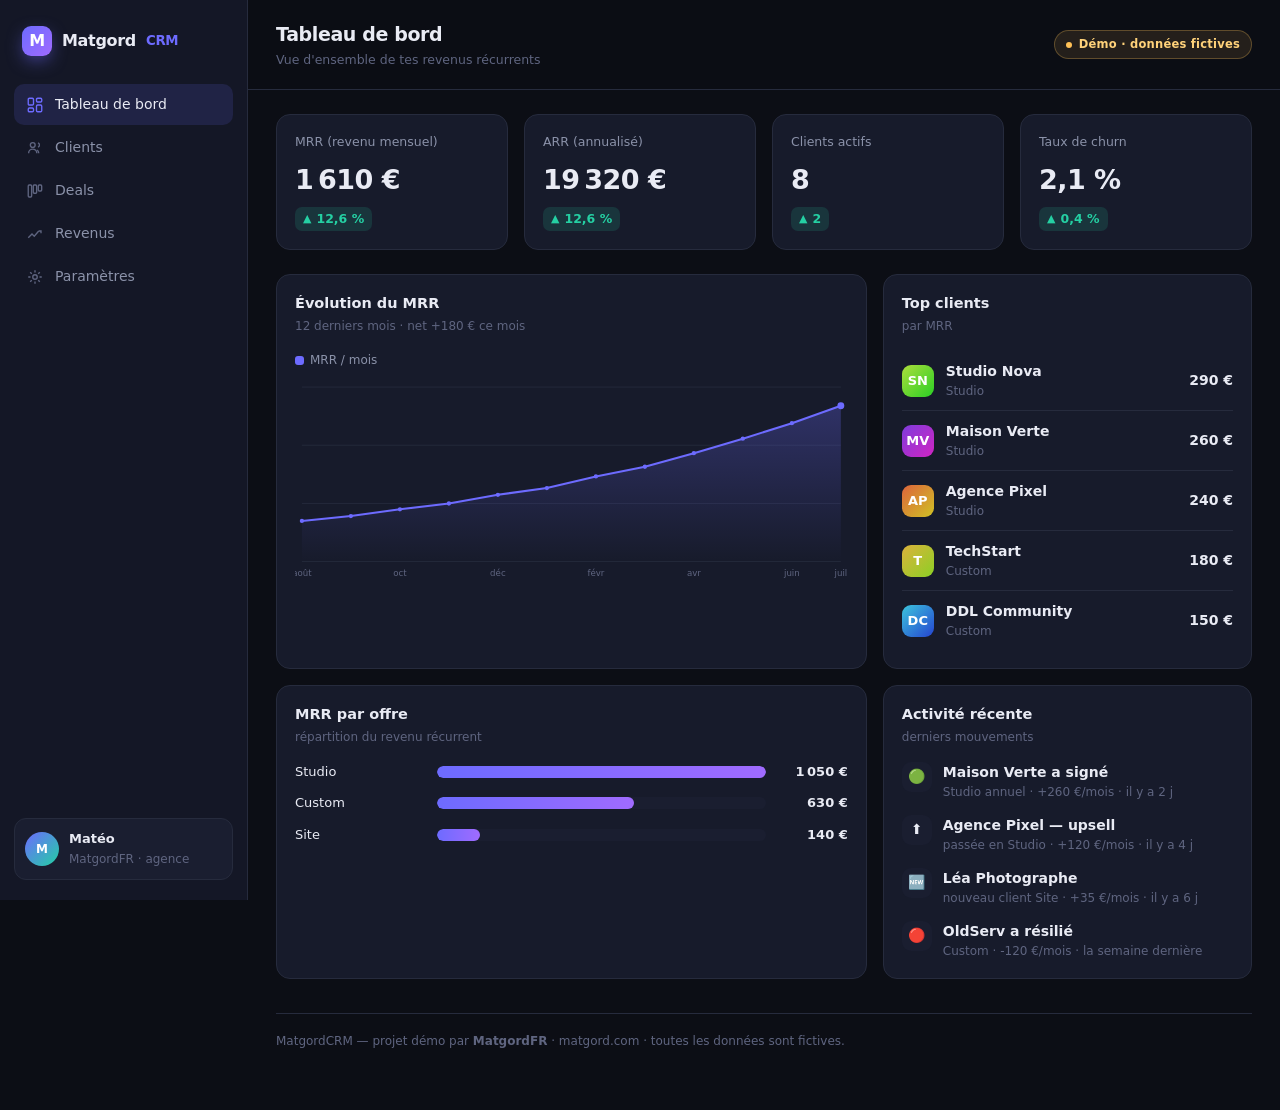
==== index.html @ c1ed3297 "MatgordCRM — démo CRM + MRR (vanilla JS, données fictives) Tableau de bord (KPIs MRR/ARR/churn + cou" ====
<!doctype html>
<html lang="fr">
<head>
<meta charset="utf-8">
<meta name="viewport" content="width=device-width, initial-scale=1">
<title>MatgordCRM — démo (CRM + MRR)</title>
<meta name="color-scheme" content="dark">
<meta name="description" content="Démo de CRM avec suivi du MRR — clients, deals, revenus récurrents. Projet vitrine par MatgordFR. Données fictives.">
<style>
:root{
  --bg:#0c0e15; --panel:#141726; --panel2:#1a1e30; --card:#171b2b; --line:#262b3d;
  --muted:#8b92a9; --dim:#5f6580; --text:#e9ebf4; --white:#fff;
  --accent:#6d6bff; --accent-soft:rgba(109,107,255,.14);
  --up:#25d0a3; --up-soft:rgba(37,208,163,.14); --down:#ff5d7a; --down-soft:rgba(255,93,122,.14);
  --r:14px; --sb:248px;
}
*{box-sizing:border-box}
html,body{margin:0;height:100%}
body{background:var(--bg);color:var(--text);font-family:system-ui,-apple-system,"Segoe UI",Roboto,Helvetica,Arial,sans-serif;
  font-size:14px;line-height:1.5;-webkit-font-smoothing:antialiased}
a{color:inherit;text-decoration:none}
button{font:inherit;color:inherit;cursor:pointer;border:0;background:none}
:focus-visible{outline:2px solid var(--accent);outline-offset:2px;border-radius:6px}
.num{font-variant-numeric:tabular-nums}

.app{display:grid;grid-template-columns:var(--sb) 1fr;min-height:100vh}

/* ---- sidebar ---- */
.sb{background:var(--panel);border-right:1px solid var(--line);display:flex;flex-direction:column;padding:20px 14px;position:sticky;top:0;height:100vh}
.logo{display:flex;align-items:center;gap:10px;padding:6px 8px 22px;font-weight:700;font-size:16px;letter-spacing:-.02em}
.logo .mark{width:30px;height:30px;border-radius:9px;background:linear-gradient(135deg,var(--accent),#a06bff);
  display:grid;place-items:center;color:#fff;font-weight:800;box-shadow:0 6px 20px -6px var(--accent)}
.logo small{color:var(--accent);font-weight:600}
.nav{display:flex;flex-direction:column;gap:2px;margin-top:6px}
.nav button{display:flex;align-items:center;gap:11px;padding:10px 12px;border-radius:10px;color:var(--muted);font-weight:500;width:100%;text-align:left;transition:.12s}
.nav button:hover{background:var(--panel2);color:var(--text)}
.nav button.on{background:var(--accent-soft);color:var(--text)}
.nav button.on svg{color:var(--accent)}
.nav svg{width:18px;height:18px;flex:0 0 auto;color:var(--dim)}
.sb .spacer{flex:1}
.me{display:flex;align-items:center;gap:10px;padding:10px;border-radius:12px;background:var(--panel2);border:1px solid var(--line)}
.me .av{width:34px;height:34px;border-radius:50%;background:linear-gradient(135deg,#6d6bff,#22d0a3);display:grid;place-items:center;font-weight:700;color:#fff;flex:0 0 auto}
.me b{display:block;font-size:13px}
.me span{color:var(--dim);font-size:12px}

/* ---- main ---- */
.main{min-width:0}
.top{display:flex;align-items:center;justify-content:space-between;gap:16px;padding:20px 28px;border-bottom:1px solid var(--line);position:sticky;top:0;background:rgba(12,14,21,.82);backdrop-filter:blur(10px);z-index:5}
.top h1{margin:0;font-size:19px;letter-spacing:-.02em}
.top .sub{color:var(--dim);font-size:12.5px;margin-top:2px}
.demo-badge{display:inline-flex;align-items:center;gap:7px;font-size:11.5px;font-weight:600;letter-spacing:.02em;
  color:#ffd27a;background:rgba(255,193,86,.1);border:1px solid rgba(255,193,86,.28);padding:5px 11px;border-radius:999px}
.demo-badge .d{width:6px;height:6px;border-radius:50%;background:#ffc156}
.content{padding:24px 28px 60px}
.view{display:none}
.view.on{display:block;animation:fade .25s ease}
@keyframes fade{from{opacity:0;transform:translateY(6px)}to{opacity:1;transform:none}}

/* ---- kpi ---- */
.kpis{display:grid;grid-template-columns:repeat(4,1fr);gap:16px;margin-bottom:24px}
.kpi{background:var(--card);border:1px solid var(--line);border-radius:var(--r);padding:18px}
.kpi .lbl{color:var(--muted);font-size:12.5px;font-weight:500;display:flex;align-items:center;gap:8px}
.kpi .val{font-size:27px;font-weight:700;letter-spacing:-.02em;margin:8px 0 6px}
.kpi .delta{font-size:12.5px;font-weight:600;display:inline-flex;align-items:center;gap:5px;padding:3px 8px;border-radius:7px}
.delta.up{color:var(--up);background:var(--up-soft)} .delta.down{color:var(--down);background:var(--down-soft)}
.delta .arw{font-size:11px}

/* ---- panels ---- */
.grid2{display:grid;grid-template-columns:1.6fr 1fr;gap:16px}
.card{background:var(--card);border:1px solid var(--line);border-radius:var(--r);padding:18px}
.card h3{margin:0 0 2px;font-size:14.5px}
.card .cap{color:var(--dim);font-size:12px;margin-bottom:16px}
.chart-legend{display:flex;gap:16px;color:var(--muted);font-size:12px;margin-bottom:6px}
.chart-legend .dot{width:9px;height:9px;border-radius:3px;display:inline-block;margin-right:6px;vertical-align:middle}

.tl{display:flex;flex-direction:column;gap:14px}
.tl .row{display:flex;gap:11px;align-items:flex-start}
.tl .ic{width:30px;height:30px;border-radius:9px;flex:0 0 auto;display:grid;place-items:center;background:var(--panel2);font-size:14px}
.tl .row b{font-weight:600} .tl .row .t{color:var(--dim);font-size:12px}

.rank .r{display:flex;align-items:center;gap:12px;padding:10px 0;border-bottom:1px solid var(--line)}
.rank .r:last-child{border-bottom:0}
.rank .av{width:32px;height:32px;border-radius:9px;flex:0 0 auto;display:grid;place-items:center;font-weight:700;color:#fff;font-size:13px}
.rank .r .mrr{margin-left:auto;font-weight:700}
.rank .r .plan{color:var(--dim);font-size:12px}

/* ---- table ---- */
.tablewrap{overflow-x:auto;border:1px solid var(--line);border-radius:var(--r)}
table{width:100%;border-collapse:collapse;min-width:640px}
th,td{padding:13px 16px;text-align:left;border-bottom:1px solid var(--line);white-space:nowrap}
th{color:var(--muted);font-size:12px;font-weight:600;text-transform:uppercase;letter-spacing:.04em;background:var(--panel)}
tr:last-child td{border-bottom:0}
tbody tr:hover{background:var(--panel2)}
.cli{display:flex;align-items:center;gap:11px}
.cli .av{width:30px;height:30px;border-radius:8px;display:grid;place-items:center;font-weight:700;color:#fff;font-size:12px;flex:0 0 auto}
.pill{display:inline-flex;align-items:center;gap:6px;font-size:12px;font-weight:600;padding:4px 10px;border-radius:999px}
.pill.act{color:var(--up);background:var(--up-soft)} .pill.pause{color:#ffc156;background:rgba(255,193,86,.12)} .pill.churn{color:var(--down);background:var(--down-soft)}
td .mono{font-variant-numeric:tabular-nums;font-weight:600}

/* ---- kanban ---- */
.kanban{display:grid;grid-template-columns:repeat(4,1fr);gap:14px}
.col{background:var(--panel);border:1px solid var(--line);border-radius:var(--r);padding:12px;min-height:120px}
.col h4{margin:0 0 12px;font-size:13px;display:flex;align-items:center;justify-content:space-between;color:var(--muted)}
.col h4 .n{background:var(--panel2);border-radius:7px;padding:1px 8px;font-size:12px}
.deal{background:var(--card);border:1px solid var(--line);border-radius:11px;padding:12px;margin-bottom:10px;cursor:default;transition:.12s}
.deal:hover{transform:translateY(-2px);border-color:var(--accent)}
.deal .cli{margin-bottom:8px} .deal .cli .av{width:26px;height:26px;border-radius:7px}
.deal .v{font-weight:700;font-size:15px} .deal .d{color:var(--dim);font-size:12px}

/* ---- bars ---- */
.bars{display:flex;flex-direction:column;gap:12px}
.bar{display:grid;grid-template-columns:130px 1fr 70px;gap:12px;align-items:center;font-size:13px}
.bar .track{height:12px;background:var(--panel2);border-radius:6px;overflow:hidden}
.bar .fill{height:100%;border-radius:6px;background:linear-gradient(90deg,var(--accent),#a06bff)}
.bar .amt{text-align:right;font-weight:700;font-variant-numeric:tabular-nums}

.settings-note{color:var(--muted);max-width:520px}
.foot{color:var(--dim);font-size:12px;margin-top:34px;padding-top:18px;border-top:1px solid var(--line)}

.backdrop{display:none;position:fixed;inset:0;background:rgba(0,0,0,.5);z-index:39}
.menu-btn{display:none}
@media (max-width:1080px){ .kpis{grid-template-columns:repeat(2,1fr)} .grid2{grid-template-columns:1fr} .kanban{grid-template-columns:repeat(2,1fr)} }
@media (max-width:760px){
  .app{grid-template-columns:1fr}
  .sb{position:fixed;left:0;top:0;bottom:0;width:250px;z-index:40;transform:translateX(-100%);transition:transform .2s}
  .sb.open{transform:none}
  .menu-btn{display:inline-grid;place-items:center;width:38px;height:38px;border-radius:10px;background:var(--panel2);border:1px solid var(--line)}
  .backdrop{position:fixed;inset:0;background:rgba(0,0,0,.5);z-index:39;display:none} .backdrop.on{display:block}
  .content{padding:18px 16px 50px} .top{padding:16px}
}
</style>
</head>
<body>
<div class="app">
  <aside class="sb" id="sb">
    <div class="logo"><span class="mark">M</span> Matgord<small>CRM</small></div>
    <nav class="nav" id="nav">
      <button data-v="dash" class="on"><svg viewBox="0 0 24 24" fill="none" stroke="currentColor" stroke-width="1.8"><rect x="3" y="3" width="7" height="9" rx="1.5"/><rect x="14" y="3" width="7" height="5" rx="1.5"/><rect x="14" y="12" width="7" height="9" rx="1.5"/><rect x="3" y="16" width="7" height="5" rx="1.5"/></svg> Tableau de bord</button>
      <button data-v="clients"><svg viewBox="0 0 24 24" fill="none" stroke="currentColor" stroke-width="1.8"><circle cx="9" cy="8" r="3.2"/><path d="M3.5 19a5.5 5.5 0 0 1 11 0"/><path d="M16 5.2a3 3 0 0 1 0 5.6M17 19a5.5 5.5 0 0 0-2-4.3"/></svg> Clients</button>
      <button data-v="deals"><svg viewBox="0 0 24 24" fill="none" stroke="currentColor" stroke-width="1.8"><rect x="3" y="4" width="4.5" height="16" rx="1.2"/><rect x="9.7" y="4" width="4.5" height="11" rx="1.2"/><rect x="16.4" y="4" width="4.5" height="8" rx="1.2"/></svg> Deals</button>
      <button data-v="revenue"><svg viewBox="0 0 24 24" fill="none" stroke="currentColor" stroke-width="1.8"><path d="M3 17l5-5 3 3 6-7"/><path d="M17 8h3v3"/></svg> Revenus</button>
      <button data-v="settings"><svg viewBox="0 0 24 24" fill="none" stroke="currentColor" stroke-width="1.8"><circle cx="12" cy="12" r="3"/><path d="M12 3v3M12 18v3M3 12h3M18 12h3M5.6 5.6l2.1 2.1M16.3 16.3l2.1 2.1M18.4 5.6l-2.1 2.1M7.7 16.3l-2.1 2.1"/></svg> Paramètres</button>
    </nav>
    <div class="spacer"></div>
    <div class="me"><span class="av">M</span><div><b>Matéo</b><span>MatgordFR · agence</span></div></div>
  </aside>
  <div class="backdrop" id="bd"></div>

  <main class="main">
    <header class="top">
      <div style="display:flex;align-items:center;gap:14px">
        <button class="menu-btn" id="menuBtn" aria-label="Menu"><svg width="20" height="20" viewBox="0 0 24 24" fill="none" stroke="currentColor" stroke-width="2"><path d="M4 7h16M4 12h16M4 17h16"/></svg></button>
        <div><h1 id="ptitle">Tableau de bord</h1><div class="sub" id="psub">Vue d'ensemble de tes revenus récurrents</div></div>
      </div>
      <span class="demo-badge"><span class="d"></span> Démo · données fictives</span>
    </header>
    <div class="content">
      <section class="view on" id="v-dash"></section>
      <section class="view" id="v-clients"></section>
      <section class="view" id="v-deals"></section>
      <section class="view" id="v-revenue"></section>
      <section class="view" id="v-settings"></section>
      <div class="foot">MatgordCRM — projet démo par <b>MatgordFR</b> · matgord.com · toutes les données sont fictives.</div>
    </div>
  </main>
</div>

<script>
(function(){
  "use strict";
  var euro = function(n){ return n.toLocaleString("fr-FR") + " €"; };
  var initials = function(s){ return s.replace(/[^A-Za-zÀ-ÿ ]/g,"").split(/\s+/).filter(Boolean).slice(0,2).map(function(w){return w[0];}).join("").toUpperCase(); };
  var hue = function(s){ var h=0; for(var i=0;i<s.length;i++) h=(h*31+s.charCodeAt(i))%360; return h; };
  var avatar = function(name){ var h=hue(name); return '<span class="av" style="background:linear-gradient(135deg,hsl('+h+' 70% 55%),hsl('+((h+40)%360)+' 70% 48%))">'+initials(name)+'</span>'; };

  // ---- données fictives ----
  var months = ["août","sept","oct","nov","déc","janv","févr","mars","avr","mai","juin","juil"];
  var mrrSeries = [420,470,540,600,690,760,880,980,1120,1270,1430,1610];
  var newSeries = [60,50,80,70,110,90,150,140,170,180,180,210];
  var churnSeries = [10,0,20,10,20,20,30,40,30,30,20,30];

  var clients = [
    { n:"Studio Nova",       plan:"Studio",   mrr:290, st:"act",   since:"mars 2026" },
    { n:"Serveur GameFR",    plan:"Custom",   mrr:120, st:"act",   since:"janv 2026" },
    { n:"Agence Pixel",      plan:"Studio",   mrr:240, st:"act",   since:"févr 2026" },
    { n:"Boulangerie Léon",  plan:"Site",     mrr:60,  st:"act",   since:"avr 2026" },
    { n:"TechStart",         plan:"Custom",   mrr:180, st:"act",   since:"déc 2025" },
    { n:"Café des Arts",     plan:"Site",     mrr:45,  st:"pause", since:"mai 2026" },
    { n:"Kalvyx",            plan:"Interne",  mrr:0,   st:"act",   since:"2026" },
    { n:"DDL Community",     plan:"Custom",   mrr:150, st:"act",   since:"nov 2025" },
    { n:"Léa Photographe",   plan:"Site",     mrr:35,  st:"act",   since:"juin 2026" },
    { n:"OldServ",           plan:"Custom",   mrr:0,   st:"churn", since:"2025" },
    { n:"Maison Verte",      plan:"Studio",   mrr:260, st:"act",   since:"mars 2026" }
  ];
  var deals = [
    { c:"Resto Le Comptoir", v:900,  d:"Site + bot résa", s:"lead" },
    { c:"Twitch — Korven",   v:150,  d:"Bot custom /mois", s:"lead" },
    { c:"Agence Pixel",      v:290,  d:"Upsell Studio",    s:"talk" },
    { c:"GuildeMMO",         v:180,  d:"Bot Discord /mois",s:"talk" },
    { c:"Maison Verte",      v:260,  d:"Studio annuel",    s:"won" },
    { c:"TechStart",         v:180,  d:"Renouvellement",   s:"won" },
    { c:"OldServ",           v:120,  d:"Pas donné suite",  s:"lost" }
  ];
  var plans = [ {n:"Studio",v:1050}, {n:"Custom",v:630}, {n:"Site",v:140} ];

  var stLabel = { act:"Actif", pause:"En pause", churn:"Parti" };

  // ---- helpers charts ----
  function areaChart(vals, w, h, pad){
    pad = pad||{t:14,r:8,b:24,l:8};
    var iw=w-pad.l-pad.r, ih=h-pad.t-pad.b, max=Math.max.apply(null,vals)*1.12, min=0;
    var x=function(i){ return pad.l + (i/(vals.length-1))*iw; };
    var y=function(v){ return pad.t + ih - ((v-min)/(max-min))*ih; };
    var line="", area="";
    vals.forEach(function(v,i){ var px=x(i).toFixed(1), py=y(v).toFixed(1); line+=(i?"L":"M")+px+" "+py+" "; });
    area = line + "L"+x(vals.length-1).toFixed(1)+" "+(pad.t+ih)+" L"+x(0).toFixed(1)+" "+(pad.t+ih)+" Z";
    var grid=""; for(var g=0;g<=3;g++){ var gy=(pad.t+ (ih/3)*g).toFixed(1); grid+='<line x1="'+pad.l+'" y1="'+gy+'" x2="'+(w-pad.r)+'" y2="'+gy+'" stroke="var(--line)" stroke-width="1"/>'; }
    var dots=vals.map(function(v,i){ return '<circle cx="'+x(i).toFixed(1)+'" cy="'+y(v).toFixed(1)+'" r="'+(i===vals.length-1?4:2.5)+'" fill="var(--accent)"/>'; }).join("");
    var labs=months.map(function(m,i){ return (i%2===0||i===months.length-1)?'<text x="'+x(i).toFixed(1)+'" y="'+(h-7)+'" fill="var(--dim)" font-size="10" text-anchor="middle">'+m+'</text>':''; }).join("");
    return '<svg viewBox="0 0 '+w+' '+h+'" width="100%" preserveAspectRatio="none" style="display:block">'
      +'<defs><linearGradient id="ag" x1="0" y1="0" x2="0" y2="1"><stop offset="0" stop-color="var(--accent)" stop-opacity=".28"/><stop offset="1" stop-color="var(--accent)" stop-opacity="0"/></linearGradient></defs>'
      +grid+'<path d="'+area+'" fill="url(#ag)"/><path d="'+line+'" fill="none" stroke="var(--accent)" stroke-width="2.4" stroke-linecap="round" stroke-linejoin="round"/>'+dots+labs+'</svg>';
  }

  // ---- computed KPIs ----
  var mrr = mrrSeries[mrrSeries.length-1], prev = mrrSeries[mrrSeries.length-2];
  var mrrDelta = ((mrr-prev)/prev*100);
  var arr = mrr*12;
  var actifs = clients.filter(function(c){return c.st==="act" && c.mrr>0;}).length;
  var churnRate = 2.1, netNew = newSeries[newSeries.length-1]-churnSeries[churnSeries.length-1];

  function delta(p, invert){ var up = invert ? p<0 : p>=0; var v=Math.abs(p).toFixed(1).replace(".",","); return '<span class="delta '+(up?"up":"down")+'"><span class="arw">'+(up?"▲":"▼")+'</span>'+v+' %</span>'; }

  // ---- views ----
  function kpi(lbl,val,d){ return '<div class="kpi"><div class="lbl">'+lbl+'</div><div class="val num">'+val+'</div>'+d+'</div>'; }

  function viewDash(){
    var top = clients.filter(function(c){return c.mrr>0;}).sort(function(a,b){return b.mrr-a.mrr;}).slice(0,5);
    var acts = [
      {i:"🟢",b:"Maison Verte a signé",t:"Studio annuel · +260 €/mois · il y a 2 j"},
      {i:"⬆️",b:"Agence Pixel — upsell",t:"passée en Studio · +120 €/mois · il y a 4 j"},
      {i:"🆕",b:"Léa Photographe",t:"nouveau client Site · +35 €/mois · il y a 6 j"},
      {i:"🔴",b:"OldServ a résilié",t:"Custom · -120 €/mois · la semaine dernière"}
    ];
    return ''
    +'<div class="kpis">'
      +kpi("MRR (revenu mensuel)", euro(mrr), delta(mrrDelta))
      +kpi("ARR (annualisé)", euro(arr), delta(mrrDelta))
      +kpi("Clients actifs", actifs, '<span class="delta up"><span class="arw">▲</span>2</span>')
      +kpi("Taux de churn", churnRate.toString().replace(".",",")+" %", delta(-0.4,true))
    +'</div>'
    +'<div class="grid2">'
      +'<div class="card"><h3>Évolution du MRR</h3><div class="cap">12 derniers mois · net +'+euro(netNew)+' ce mois</div>'
        +'<div class="chart-legend"><span><span class="dot" style="background:var(--accent)"></span>MRR / mois</span></div>'
        +areaChart(mrrSeries, 640, 240)+'</div>'
      +'<div class="card"><h3>Top clients</h3><div class="cap">par MRR</div><div class="rank">'
        + top.map(function(c){ return '<div class="r">'+avatar(c.n)+'<div><div><b>'+c.n+'</b></div><div class="plan">'+c.plan+'</div></div><div class="mrr num">'+euro(c.mrr)+'</div></div>'; }).join("")
        +'</div></div>'
    +'</div>'
    +'<div class="grid2" style="margin-top:16px">'
      +'<div class="card"><h3>MRR par offre</h3><div class="cap">répartition du revenu récurrent</div>'+barsHtml()+'</div>'
      +'<div class="card"><h3>Activité récente</h3><div class="cap">derniers mouvements</div><div class="tl">'
        + acts.map(function(a){ return '<div class="row"><div class="ic">'+a.i+'</div><div><b>'+a.b+'</b><div class="t">'+a.t+'</div></div></div>'; }).join("")
        +'</div></div>'
    +'</div>';
  }

  function barsHtml(){
    var max=Math.max.apply(null,plans.map(function(p){return p.v;}));
    return '<div class="bars">'+plans.map(function(p){
      return '<div class="bar"><div>'+p.n+'</div><div class="track"><div class="fill" style="width:'+(p.v/max*100).toFixed(0)+'%"></div></div><div class="amt num">'+euro(p.v)+'</div></div>';
    }).join("")+'</div>';
  }

  function viewClients(){
    var rows = clients.map(function(c){
      return '<tr><td><div class="cli">'+avatar(c.n)+'<b>'+c.n+'</b></div></td>'
        +'<td>'+c.plan+'</td>'
        +'<td class="mono">'+(c.mrr?euro(c.mrr)+" /mois":"—")+'</td>'
        +'<td><span class="pill '+c.st+'">'+stLabel[c.st]+'</span></td>'
        +'<td style="color:var(--dim)">'+c.since+'</td></tr>';
    }).join("");
    return '<div class="tablewrap"><table><thead><tr><th>Client</th><th>Offre</th><th>MRR</th><th>Statut</th><th>Client depuis</th></tr></thead><tbody>'+rows+'</tbody></table></div>';
  }

  function viewDeals(){
    var cols = [ {k:"lead",t:"Nouveau lead"}, {k:"talk",t:"En discussion"}, {k:"won",t:"Gagné"}, {k:"lost",t:"Perdu"} ];
    return '<div class="kanban">'+cols.map(function(col){
      var ds = deals.filter(function(d){return d.s===col.k;});
      return '<div class="col"><h4>'+col.t+'<span class="n">'+ds.length+'</span></h4>'
        + ds.map(function(d){ return '<div class="deal"><div class="cli">'+avatar(d.c)+'<b>'+d.c+'</b></div><div class="v num">'+euro(d.v)+'</div><div class="d">'+d.d+'</div></div>'; }).join("")
        +'</div>';
    }).join("")+'</div>';
  }

  function viewRevenue(){
    return '<div class="kpis" style="grid-template-columns:repeat(3,1fr)">'
      +kpi("Nouveau MRR (ce mois)", "+"+euro(newSeries[11]), '<span class="delta up"><span class="arw">▲</span>nouveaux + upsell</span>')
      +kpi("MRR perdu (churn)", "-"+euro(churnSeries[11]), '<span class="delta down"><span class="arw">▼</span>1 résiliation</span>')
      +kpi("MRR net", "+"+euro(netNew), delta(mrrDelta))
    +'</div>'
    +'<div class="card" style="margin-bottom:16px"><h3>MRR par offre</h3><div class="cap">d\'où vient le revenu récurrent</div>'+barsHtml()+'</div>'
    +'<div class="card"><h3>Mouvements de MRR (12 mois)</h3><div class="cap">nouveau vs churn, chaque mois</div>'+movementChart()+'</div>';
  }
  function movementChart(){
    var w=760,h=200,pad=40,bw=w/12*0.5, max=Math.max.apply(null,newSeries);
    var bars=""; for(var i=0;i<12;i++){
      var cx=(i+0.5)*(w/12);
      var nh=(newSeries[i]/max)*(h-pad-20), ch=(churnSeries[i]/max)*(h-pad-20);
      bars+='<rect x="'+(cx-bw/2-1).toFixed(1)+'" y="'+(h-pad-nh).toFixed(1)+'" width="'+(bw/2).toFixed(1)+'" height="'+nh.toFixed(1)+'" rx="2" fill="var(--up)"/>';
      bars+='<rect x="'+(cx+1).toFixed(1)+'" y="'+(h-pad-ch).toFixed(1)+'" width="'+(bw/2).toFixed(1)+'" height="'+Math.max(ch,1).toFixed(1)+'" rx="2" fill="var(--down)"/>';
      if(i%2===0) bars+='<text x="'+cx.toFixed(1)+'" y="'+(h-pad+16)+'" fill="var(--dim)" font-size="10" text-anchor="middle">'+months[i]+'</text>';
    }
    return '<div class="chart-legend"><span><span class="dot" style="background:var(--up)"></span>nouveau MRR</span><span><span class="dot" style="background:var(--down)"></span>churn</span></div>'
      +'<svg viewBox="0 0 '+w+' '+h+'" width="100%" style="display:block">'+bars+'</svg>';
  }

  function viewSettings(){
    return '<div class="card"><h3>Paramètres</h3><div class="cap">démo — non fonctionnel</div>'
      +'<p class="settings-note">Dans la vraie appli : ton profil d\'agence, tes offres et leurs prix, la connexion à ta facturation (Stripe), les rappels de relance, et l\'export comptable. Ici c\'est une <b>vitrine</b> : le code, l\'UI et la data model sont réels, le back-office est simulé.</p></div>';
  }

  var VIEWS = { dash:{f:viewDash,t:"Tableau de bord",s:"Vue d'ensemble de tes revenus récurrents"},
    clients:{f:viewClients,t:"Clients",s:clients.length+" clients · "+actifs+" actifs"},
    deals:{f:viewDeals,t:"Deals",s:"ton pipeline commercial"},
    revenue:{f:viewRevenue,t:"Revenus",s:"nouveau MRR, churn, par offre"},
    settings:{f:viewSettings,t:"Paramètres",s:"configuration (démo)"} };
  var rendered = {};
  function show(v){
    var cfg=VIEWS[v]; if(!cfg) return;
    if(!rendered[v]){ document.getElementById("v-"+v).innerHTML = cfg.f(); rendered[v]=true; }
    document.querySelectorAll(".view").forEach(function(s){ s.classList.remove("on"); });
    document.getElementById("v-"+v).classList.add("on");
    document.querySelectorAll("#nav button").forEach(function(b){ b.classList.toggle("on", b.getAttribute("data-v")===v); });
    document.getElementById("ptitle").textContent=cfg.t; document.getElementById("psub").textContent=cfg.s;
    closeSb();
  }
  document.getElementById("nav").addEventListener("click", function(e){ var b=e.target.closest("button[data-v]"); if(b) show(b.getAttribute("data-v")); });

  // mobile sidebar
  var sb=document.getElementById("sb"), bd=document.getElementById("bd");
  function closeSb(){ sb.classList.remove("open"); bd.classList.remove("on"); }
  document.getElementById("menuBtn").addEventListener("click", function(){ sb.classList.add("open"); bd.classList.add("on"); });
  bd.addEventListener("click", closeSb);

  show("dash");
})();
</script>
</body>
</html>
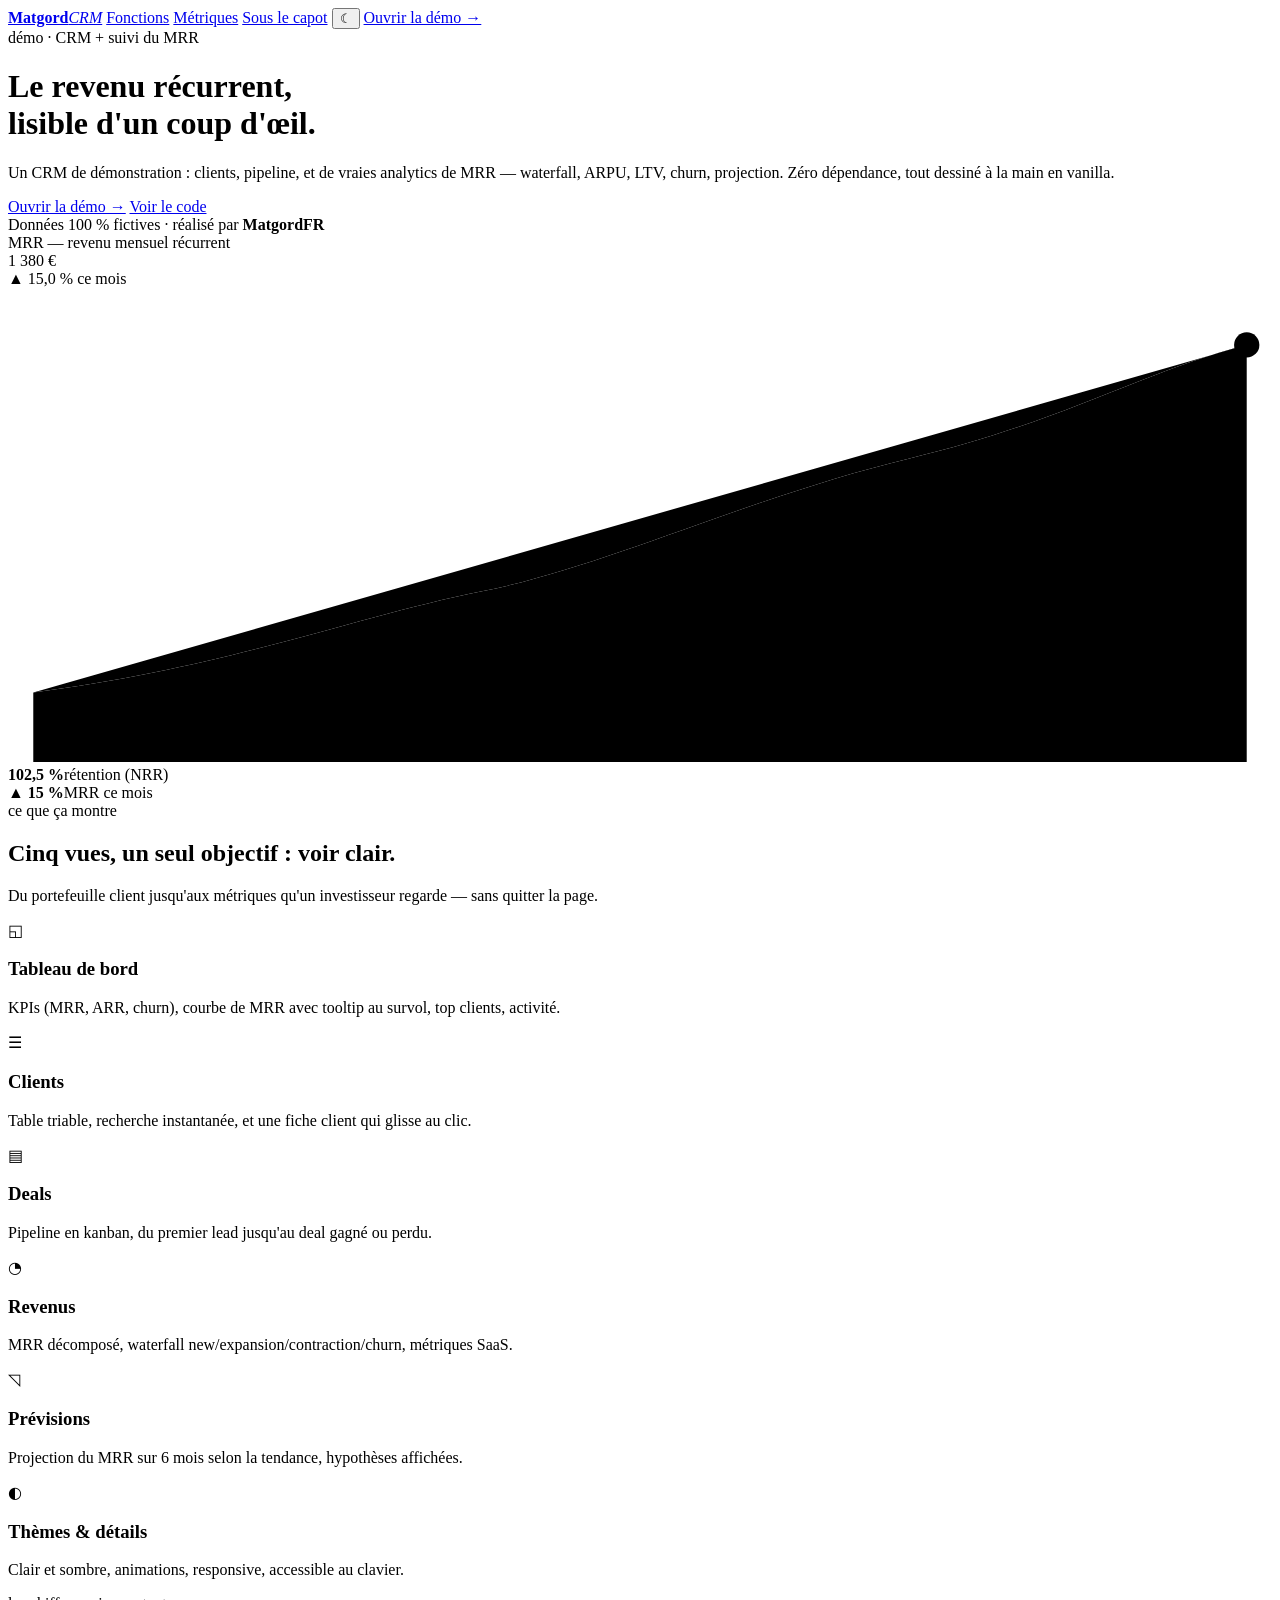
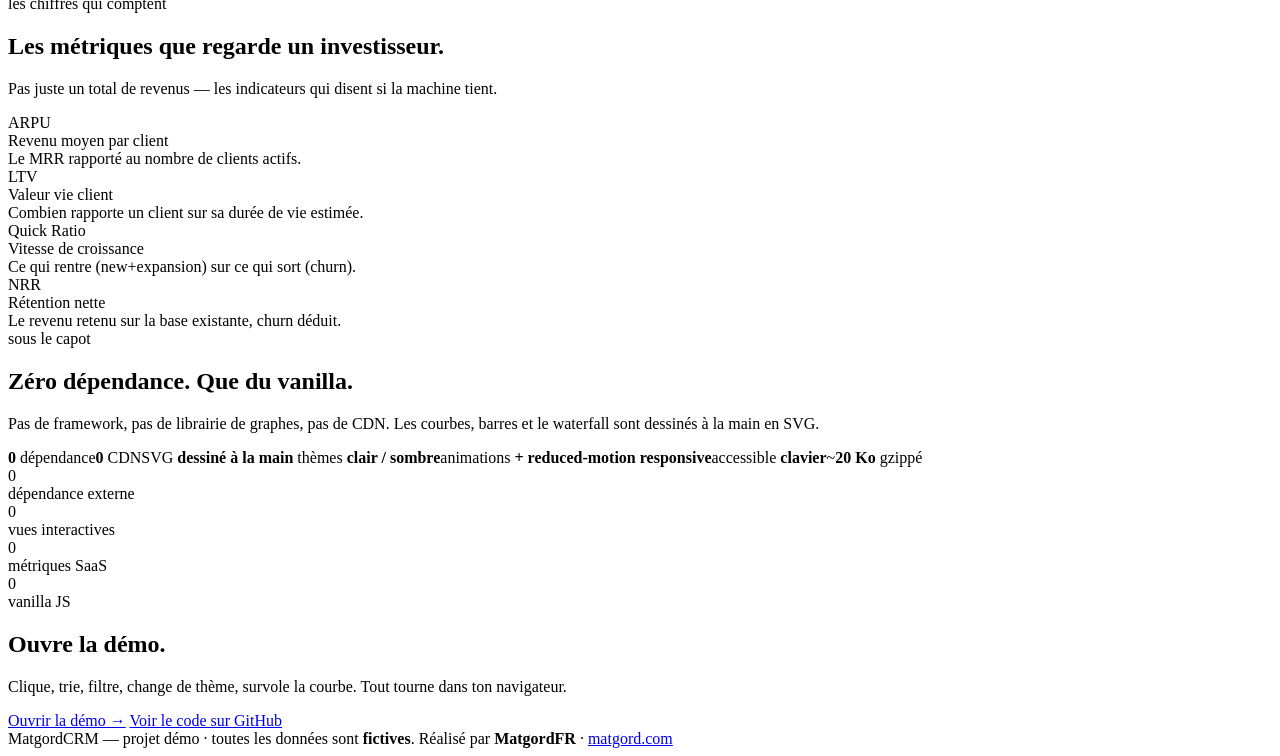
==== commit 7a4aa07b: "Corrige le poids affiché : ~20 Ko gzippé (mesuré), pas ~40 Ko Co-Authored-By: Claude Opus 4.8 <norep" ====
--- a/index.html
+++ b/index.html
@@ -1,350 +1,134 @@
 <!doctype html>
 <html lang="fr">
 <head>
-<meta charset="utf-8">
-<meta name="viewport" content="width=device-width, initial-scale=1">
-<title>MatgordCRM — démo (CRM + MRR)</title>
-<meta name="color-scheme" content="dark">
-<meta name="description" content="Démo de CRM avec suivi du MRR — clients, deals, revenus récurrents. Projet vitrine par MatgordFR. Données fictives.">
-<style>
-:root{
-  --bg:#0c0e15; --panel:#141726; --panel2:#1a1e30; --card:#171b2b; --line:#262b3d;
-  --muted:#8b92a9; --dim:#5f6580; --text:#e9ebf4; --white:#fff;
-  --accent:#6d6bff; --accent-soft:rgba(109,107,255,.14);
-  --up:#25d0a3; --up-soft:rgba(37,208,163,.14); --down:#ff5d7a; --down-soft:rgba(255,93,122,.14);
-  --r:14px; --sb:248px;
-}
-*{box-sizing:border-box}
-html,body{margin:0;height:100%}
-body{background:var(--bg);color:var(--text);font-family:system-ui,-apple-system,"Segoe UI",Roboto,Helvetica,Arial,sans-serif;
-  font-size:14px;line-height:1.5;-webkit-font-smoothing:antialiased}
-a{color:inherit;text-decoration:none}
-button{font:inherit;color:inherit;cursor:pointer;border:0;background:none}
-:focus-visible{outline:2px solid var(--accent);outline-offset:2px;border-radius:6px}
-.num{font-variant-numeric:tabular-nums}
-
-.app{display:grid;grid-template-columns:var(--sb) 1fr;min-height:100vh}
-
-/* ---- sidebar ---- */
-.sb{background:var(--panel);border-right:1px solid var(--line);display:flex;flex-direction:column;padding:20px 14px;position:sticky;top:0;height:100vh}
-.logo{display:flex;align-items:center;gap:10px;padding:6px 8px 22px;font-weight:700;font-size:16px;letter-spacing:-.02em}
-.logo .mark{width:30px;height:30px;border-radius:9px;background:linear-gradient(135deg,var(--accent),#a06bff);
-  display:grid;place-items:center;color:#fff;font-weight:800;box-shadow:0 6px 20px -6px var(--accent)}
-.logo small{color:var(--accent);font-weight:600}
-.nav{display:flex;flex-direction:column;gap:2px;margin-top:6px}
-.nav button{display:flex;align-items:center;gap:11px;padding:10px 12px;border-radius:10px;color:var(--muted);font-weight:500;width:100%;text-align:left;transition:.12s}
-.nav button:hover{background:var(--panel2);color:var(--text)}
-.nav button.on{background:var(--accent-soft);color:var(--text)}
-.nav button.on svg{color:var(--accent)}
-.nav svg{width:18px;height:18px;flex:0 0 auto;color:var(--dim)}
-.sb .spacer{flex:1}
-.me{display:flex;align-items:center;gap:10px;padding:10px;border-radius:12px;background:var(--panel2);border:1px solid var(--line)}
-.me .av{width:34px;height:34px;border-radius:50%;background:linear-gradient(135deg,#6d6bff,#22d0a3);display:grid;place-items:center;font-weight:700;color:#fff;flex:0 0 auto}
-.me b{display:block;font-size:13px}
-.me span{color:var(--dim);font-size:12px}
-
-/* ---- main ---- */
-.main{min-width:0}
-.top{display:flex;align-items:center;justify-content:space-between;gap:16px;padding:20px 28px;border-bottom:1px solid var(--line);position:sticky;top:0;background:rgba(12,14,21,.82);backdrop-filter:blur(10px);z-index:5}
-.top h1{margin:0;font-size:19px;letter-spacing:-.02em}
-.top .sub{color:var(--dim);font-size:12.5px;margin-top:2px}
-.demo-badge{display:inline-flex;align-items:center;gap:7px;font-size:11.5px;font-weight:600;letter-spacing:.02em;
-  color:#ffd27a;background:rgba(255,193,86,.1);border:1px solid rgba(255,193,86,.28);padding:5px 11px;border-radius:999px}
-.demo-badge .d{width:6px;height:6px;border-radius:50%;background:#ffc156}
-.content{padding:24px 28px 60px}
-.view{display:none}
-.view.on{display:block;animation:fade .25s ease}
-@keyframes fade{from{opacity:0;transform:translateY(6px)}to{opacity:1;transform:none}}
-
-/* ---- kpi ---- */
-.kpis{display:grid;grid-template-columns:repeat(4,1fr);gap:16px;margin-bottom:24px}
-.kpi{background:var(--card);border:1px solid var(--line);border-radius:var(--r);padding:18px}
-.kpi .lbl{color:var(--muted);font-size:12.5px;font-weight:500;display:flex;align-items:center;gap:8px}
-.kpi .val{font-size:27px;font-weight:700;letter-spacing:-.02em;margin:8px 0 6px}
-.kpi .delta{font-size:12.5px;font-weight:600;display:inline-flex;align-items:center;gap:5px;padding:3px 8px;border-radius:7px}
-.delta.up{color:var(--up);background:var(--up-soft)} .delta.down{color:var(--down);background:var(--down-soft)}
-.delta .arw{font-size:11px}
-
-/* ---- panels ---- */
-.grid2{display:grid;grid-template-columns:1.6fr 1fr;gap:16px}
-.card{background:var(--card);border:1px solid var(--line);border-radius:var(--r);padding:18px}
-.card h3{margin:0 0 2px;font-size:14.5px}
-.card .cap{color:var(--dim);font-size:12px;margin-bottom:16px}
-.chart-legend{display:flex;gap:16px;color:var(--muted);font-size:12px;margin-bottom:6px}
-.chart-legend .dot{width:9px;height:9px;border-radius:3px;display:inline-block;margin-right:6px;vertical-align:middle}
-
-.tl{display:flex;flex-direction:column;gap:14px}
-.tl .row{display:flex;gap:11px;align-items:flex-start}
-.tl .ic{width:30px;height:30px;border-radius:9px;flex:0 0 auto;display:grid;place-items:center;background:var(--panel2);font-size:14px}
-.tl .row b{font-weight:600} .tl .row .t{color:var(--dim);font-size:12px}
-
-.rank .r{display:flex;align-items:center;gap:12px;padding:10px 0;border-bottom:1px solid var(--line)}
-.rank .r:last-child{border-bottom:0}
-.rank .av{width:32px;height:32px;border-radius:9px;flex:0 0 auto;display:grid;place-items:center;font-weight:700;color:#fff;font-size:13px}
-.rank .r .mrr{margin-left:auto;font-weight:700}
-.rank .r .plan{color:var(--dim);font-size:12px}
-
-/* ---- table ---- */
-.tablewrap{overflow-x:auto;border:1px solid var(--line);border-radius:var(--r)}
-table{width:100%;border-collapse:collapse;min-width:640px}
-th,td{padding:13px 16px;text-align:left;border-bottom:1px solid var(--line);white-space:nowrap}
-th{color:var(--muted);font-size:12px;font-weight:600;text-transform:uppercase;letter-spacing:.04em;background:var(--panel)}
-tr:last-child td{border-bottom:0}
-tbody tr:hover{background:var(--panel2)}
-.cli{display:flex;align-items:center;gap:11px}
-.cli .av{width:30px;height:30px;border-radius:8px;display:grid;place-items:center;font-weight:700;color:#fff;font-size:12px;flex:0 0 auto}
-.pill{display:inline-flex;align-items:center;gap:6px;font-size:12px;font-weight:600;padding:4px 10px;border-radius:999px}
-.pill.act{color:var(--up);background:var(--up-soft)} .pill.pause{color:#ffc156;background:rgba(255,193,86,.12)} .pill.churn{color:var(--down);background:var(--down-soft)}
-td .mono{font-variant-numeric:tabular-nums;font-weight:600}
-
-/* ---- kanban ---- */
-.kanban{display:grid;grid-template-columns:repeat(4,1fr);gap:14px}
-.col{background:var(--panel);border:1px solid var(--line);border-radius:var(--r);padding:12px;min-height:120px}
-.col h4{margin:0 0 12px;font-size:13px;display:flex;align-items:center;justify-content:space-between;color:var(--muted)}
-.col h4 .n{background:var(--panel2);border-radius:7px;padding:1px 8px;font-size:12px}
-.deal{background:var(--card);border:1px solid var(--line);border-radius:11px;padding:12px;margin-bottom:10px;cursor:default;transition:.12s}
-.deal:hover{transform:translateY(-2px);border-color:var(--accent)}
-.deal .cli{margin-bottom:8px} .deal .cli .av{width:26px;height:26px;border-radius:7px}
-.deal .v{font-weight:700;font-size:15px} .deal .d{color:var(--dim);font-size:12px}
-
-/* ---- bars ---- */
-.bars{display:flex;flex-direction:column;gap:12px}
-.bar{display:grid;grid-template-columns:130px 1fr 70px;gap:12px;align-items:center;font-size:13px}
-.bar .track{height:12px;background:var(--panel2);border-radius:6px;overflow:hidden}
-.bar .fill{height:100%;border-radius:6px;background:linear-gradient(90deg,var(--accent),#a06bff)}
-.bar .amt{text-align:right;font-weight:700;font-variant-numeric:tabular-nums}
-
-.settings-note{color:var(--muted);max-width:520px}
-.foot{color:var(--dim);font-size:12px;margin-top:34px;padding-top:18px;border-top:1px solid var(--line)}
-
-.backdrop{display:none;position:fixed;inset:0;background:rgba(0,0,0,.5);z-index:39}
-.menu-btn{display:none}
-@media (max-width:1080px){ .kpis{grid-template-columns:repeat(2,1fr)} .grid2{grid-template-columns:1fr} .kanban{grid-template-columns:repeat(2,1fr)} }
-@media (max-width:760px){
-  .app{grid-template-columns:1fr}
-  .sb{position:fixed;left:0;top:0;bottom:0;width:250px;z-index:40;transform:translateX(-100%);transition:transform .2s}
-  .sb.open{transform:none}
-  .menu-btn{display:inline-grid;place-items:center;width:38px;height:38px;border-radius:10px;background:var(--panel2);border:1px solid var(--line)}
-  .backdrop{position:fixed;inset:0;background:rgba(0,0,0,.5);z-index:39;display:none} .backdrop.on{display:block}
-  .content{padding:18px 16px 50px} .top{padding:16px}
-}
-</style>
+  <meta charset="utf-8">
+  <meta name="viewport" content="width=device-width, initial-scale=1">
+  <title>MatgordCRM — CRM + suivi du MRR (démo)</title>
+  <meta name="description" content="Démo d'un CRM avec analytics de MRR : clients, pipeline, waterfall, ARPU/LTV/Quick Ratio/NRR, projection. Zéro dépendance, vanilla, par MatgordFR.">
+  <meta name="robots" content="index,follow">
+  <meta property="og:title" content="MatgordCRM — CRM + suivi du MRR (démo)">
+  <meta property="og:description" content="CRM de démo avec de vraies analytics de MRR. Zéro dépendance, tout en vanilla.">
+  <meta property="og:type" content="website">
+  <link rel="stylesheet" href="assets/css/styles.css">
+  <link rel="stylesheet" href="assets/css/landing.css">
 </head>
 <body>
-<div class="app">
-  <aside class="sb" id="sb">
-    <div class="logo"><span class="mark">M</span> Matgord<small>CRM</small></div>
-    <nav class="nav" id="nav">
-      <button data-v="dash" class="on"><svg viewBox="0 0 24 24" fill="none" stroke="currentColor" stroke-width="1.8"><rect x="3" y="3" width="7" height="9" rx="1.5"/><rect x="14" y="3" width="7" height="5" rx="1.5"/><rect x="14" y="12" width="7" height="9" rx="1.5"/><rect x="3" y="16" width="7" height="5" rx="1.5"/></svg> Tableau de bord</button>
-      <button data-v="clients"><svg viewBox="0 0 24 24" fill="none" stroke="currentColor" stroke-width="1.8"><circle cx="9" cy="8" r="3.2"/><path d="M3.5 19a5.5 5.5 0 0 1 11 0"/><path d="M16 5.2a3 3 0 0 1 0 5.6M17 19a5.5 5.5 0 0 0-2-4.3"/></svg> Clients</button>
-      <button data-v="deals"><svg viewBox="0 0 24 24" fill="none" stroke="currentColor" stroke-width="1.8"><rect x="3" y="4" width="4.5" height="16" rx="1.2"/><rect x="9.7" y="4" width="4.5" height="11" rx="1.2"/><rect x="16.4" y="4" width="4.5" height="8" rx="1.2"/></svg> Deals</button>
-      <button data-v="revenue"><svg viewBox="0 0 24 24" fill="none" stroke="currentColor" stroke-width="1.8"><path d="M3 17l5-5 3 3 6-7"/><path d="M17 8h3v3"/></svg> Revenus</button>
-      <button data-v="settings"><svg viewBox="0 0 24 24" fill="none" stroke="currentColor" stroke-width="1.8"><circle cx="12" cy="12" r="3"/><path d="M12 3v3M12 18v3M3 12h3M18 12h3M5.6 5.6l2.1 2.1M16.3 16.3l2.1 2.1M18.4 5.6l-2.1 2.1M7.7 16.3l-2.1 2.1"/></svg> Paramètres</button>
-    </nav>
-    <div class="spacer"></div>
-    <div class="me"><span class="av">M</span><div><b>Matéo</b><span>MatgordFR · agence</span></div></div>
-  </aside>
-  <div class="backdrop" id="bd"></div>
+  <nav class="lnav">
+    <div class="lnav-in">
+      <a class="lbrand" href="index.html"><b>Matgord</b><i>CRM</i></a>
+      <span class="spacer"></span>
+      <a class="nlink" href="#features">Fonctions</a>
+      <a class="nlink" href="#metriques">Métriques</a>
+      <a class="nlink" href="#capot">Sous le capot</a>
+      <button class="theme-btn" id="themeBtn" aria-label="Changer de thème" title="Thème clair / sombre">☾</button>
+      <a class="cta-primary" href="app.html">Ouvrir la démo →</a>
+    </div>
+  </nav>
 
-  <main class="main">
-    <header class="top">
-      <div style="display:flex;align-items:center;gap:14px">
-        <button class="menu-btn" id="menuBtn" aria-label="Menu"><svg width="20" height="20" viewBox="0 0 24 24" fill="none" stroke="currentColor" stroke-width="2"><path d="M4 7h16M4 12h16M4 17h16"/></svg></button>
-        <div><h1 id="ptitle">Tableau de bord</h1><div class="sub" id="psub">Vue d'ensemble de tes revenus récurrents</div></div>
+  <div class="lp">
+    <!-- Hero -->
+    <header class="hero">
+      <div>
+        <div class="hero-eyebrow">démo · CRM + suivi du MRR</div>
+        <h1 class="hero-title">
+          <span class="word" style="animation-delay:.05s">Le</span>
+          <span class="word" style="animation-delay:.10s">revenu</span>
+          <span class="word" style="animation-delay:.15s">récurrent,</span><br>
+          <span class="word accent" style="animation-delay:.26s">lisible</span>
+          <span class="word accent" style="animation-delay:.31s">d'un</span>
+          <span class="word accent" style="animation-delay:.36s">coup</span>
+          <span class="word accent" style="animation-delay:.41s">d'œil.</span>
+        </h1>
+        <p class="hero-sub">Un CRM de démonstration : clients, pipeline, et de vraies analytics de MRR — waterfall, ARPU, LTV, churn, projection. Zéro dépendance, tout dessiné à la main en vanilla.</p>
+        <div class="hero-cta">
+          <a class="cta-primary" href="app.html">Ouvrir la démo →</a>
+          <a class="cta-ghost" href="https://github.com/MatgordFR/matgord-crm-demo" target="_blank" rel="noopener">Voir le code</a>
+        </div>
+        <div class="hero-note">Données 100 % fictives · réalisé par <b>MatgordFR</b></div>
       </div>
-      <span class="demo-badge"><span class="d"></span> Démo · données fictives</span>
+
+      <div class="hero-viz">
+        <div class="hero-card">
+          <div class="hc-label">MRR — revenu mensuel récurrent</div>
+          <div class="hc-val num">1 380 €</div>
+          <div class="hc-delta">▲ 15,0 % ce mois</div>
+          <svg class="hero-svg" viewBox="0 0 400 150" preserveAspectRatio="none" aria-hidden="true">
+            <path class="hs-fill" d="M8 128 C 70 120, 110 104, 150 96 S 235 66, 285 54 S 360 26, 392 18 L392 150 L8 150 Z"/>
+            <path class="hs-line" d="M8 128 C 70 120, 110 104, 150 96 S 235 66, 285 54 S 360 26, 392 18"/>
+            <circle class="hs-dot" cx="392" cy="18" r="4"/>
+          </svg>
+        </div>
+        <div class="chip-float c1"><b class="num">102,5 %</b>rétention (NRR)</div>
+        <div class="chip-float c2"><b class="up">▲ 15 %</b>MRR ce mois</div>
+      </div>
     </header>
-    <div class="content">
-      <section class="view on" id="v-dash"></section>
-      <section class="view" id="v-clients"></section>
-      <section class="view" id="v-deals"></section>
-      <section class="view" id="v-revenue"></section>
-      <section class="view" id="v-settings"></section>
-      <div class="foot">MatgordCRM — projet démo par <b>MatgordFR</b> · matgord.com · toutes les données sont fictives.</div>
-    </div>
-  </main>
-</div>
 
-<script>
-(function(){
-  "use strict";
-  var euro = function(n){ return n.toLocaleString("fr-FR") + " €"; };
-  var initials = function(s){ return s.replace(/[^A-Za-zÀ-ÿ ]/g,"").split(/\s+/).filter(Boolean).slice(0,2).map(function(w){return w[0];}).join("").toUpperCase(); };
-  var hue = function(s){ var h=0; for(var i=0;i<s.length;i++) h=(h*31+s.charCodeAt(i))%360; return h; };
-  var avatar = function(name){ var h=hue(name); return '<span class="av" style="background:linear-gradient(135deg,hsl('+h+' 70% 55%),hsl('+((h+40)%360)+' 70% 48%))">'+initials(name)+'</span>'; };
+    <!-- Fonctions -->
+    <section class="section" id="features">
+      <div class="reveal"><div class="sec-eyebrow">ce que ça montre</div>
+        <h2 class="sec-title">Cinq vues, un seul objectif : voir clair.</h2>
+        <p class="sec-lead">Du portefeuille client jusqu'aux métriques qu'un investisseur regarde — sans quitter la page.</p></div>
+      <div class="features">
+        <div class="feature reveal"><div class="f-ic">◱</div><h3>Tableau de bord</h3><p>KPIs (MRR, ARR, churn), courbe de MRR avec tooltip au survol, top clients, activité.</p></div>
+        <div class="feature reveal d1"><div class="f-ic">☰</div><h3>Clients</h3><p>Table triable, recherche instantanée, et une fiche client qui glisse au clic.</p></div>
+        <div class="feature reveal d2"><div class="f-ic">▤</div><h3>Deals</h3><p>Pipeline en kanban, du premier lead jusqu'au deal gagné ou perdu.</p></div>
+        <div class="feature reveal"><div class="f-ic">◔</div><h3>Revenus</h3><p>MRR décomposé, waterfall new/expansion/contraction/churn, métriques SaaS.</p></div>
+        <div class="feature reveal d1"><div class="f-ic">◹</div><h3>Prévisions</h3><p>Projection du MRR sur 6 mois selon la tendance, hypothèses affichées.</p></div>
+        <div class="feature reveal d2"><div class="f-ic">◐</div><h3>Thèmes & détails</h3><p>Clair et sombre, animations, responsive, accessible au clavier.</p></div>
+      </div>
+    </section>
 
-  // ---- données fictives ----
-  var months = ["août","sept","oct","nov","déc","janv","févr","mars","avr","mai","juin","juil"];
-  var mrrSeries = [420,470,540,600,690,760,880,980,1120,1270,1430,1610];
-  var newSeries = [60,50,80,70,110,90,150,140,170,180,180,210];
-  var churnSeries = [10,0,20,10,20,20,30,40,30,30,20,30];
+    <!-- Métriques -->
+    <section class="section" id="metriques">
+      <div class="reveal"><div class="sec-eyebrow">les chiffres qui comptent</div>
+        <h2 class="sec-title">Les métriques que regarde un investisseur.</h2>
+        <p class="sec-lead">Pas juste un total de revenus — les indicateurs qui disent si la machine tient.</p></div>
+      <div class="mstrip">
+        <div class="mcard reveal"><div class="m-k">ARPU</div><div class="m-n">Revenu moyen par client</div><div class="m-d">Le MRR rapporté au nombre de clients actifs.</div></div>
+        <div class="mcard reveal d1"><div class="m-k">LTV</div><div class="m-n">Valeur vie client</div><div class="m-d">Combien rapporte un client sur sa durée de vie estimée.</div></div>
+        <div class="mcard reveal d2"><div class="m-k">Quick Ratio</div><div class="m-n">Vitesse de croissance</div><div class="m-d">Ce qui rentre (new+expansion) sur ce qui sort (churn).</div></div>
+        <div class="mcard reveal d3"><div class="m-k">NRR</div><div class="m-n">Rétention nette</div><div class="m-d">Le revenu retenu sur la base existante, churn déduit.</div></div>
+      </div>
+    </section>
 
-  var clients = [
-    { n:"Studio Nova",       plan:"Studio",   mrr:290, st:"act",   since:"mars 2026" },
-    { n:"Serveur GameFR",    plan:"Custom",   mrr:120, st:"act",   since:"janv 2026" },
-    { n:"Agence Pixel",      plan:"Studio",   mrr:240, st:"act",   since:"févr 2026" },
-    { n:"Boulangerie Léon",  plan:"Site",     mrr:60,  st:"act",   since:"avr 2026" },
-    { n:"TechStart",         plan:"Custom",   mrr:180, st:"act",   since:"déc 2025" },
-    { n:"Café des Arts",     plan:"Site",     mrr:45,  st:"pause", since:"mai 2026" },
-    { n:"Kalvyx",            plan:"Interne",  mrr:0,   st:"act",   since:"2026" },
-    { n:"DDL Community",     plan:"Custom",   mrr:150, st:"act",   since:"nov 2025" },
-    { n:"Léa Photographe",   plan:"Site",     mrr:35,  st:"act",   since:"juin 2026" },
-    { n:"OldServ",           plan:"Custom",   mrr:0,   st:"churn", since:"2025" },
-    { n:"Maison Verte",      plan:"Studio",   mrr:260, st:"act",   since:"mars 2026" }
-  ];
-  var deals = [
-    { c:"Resto Le Comptoir", v:900,  d:"Site + bot résa", s:"lead" },
-    { c:"Twitch — Korven",   v:150,  d:"Bot custom /mois", s:"lead" },
-    { c:"Agence Pixel",      v:290,  d:"Upsell Studio",    s:"talk" },
-    { c:"GuildeMMO",         v:180,  d:"Bot Discord /mois",s:"talk" },
-    { c:"Maison Verte",      v:260,  d:"Studio annuel",    s:"won" },
-    { c:"TechStart",         v:180,  d:"Renouvellement",   s:"won" },
-    { c:"OldServ",           v:120,  d:"Pas donné suite",  s:"lost" }
-  ];
-  var plans = [ {n:"Studio",v:1050}, {n:"Custom",v:630}, {n:"Site",v:140} ];
+    <!-- Sous le capot -->
+    <section class="section" id="capot">
+      <div class="reveal"><div class="sec-eyebrow">sous le capot</div>
+        <h2 class="sec-title">Zéro dépendance. Que du vanilla.</h2>
+        <p class="sec-lead">Pas de framework, pas de librairie de graphes, pas de CDN. Les courbes, barres et le waterfall sont dessinés à la main en SVG.</p></div>
+      <div class="tech reveal">
+        <span><b>0</b> dépendance</span><span><b>0</b> CDN</span><span>SVG <b>dessiné à la main</b></span>
+        <span>thèmes <b>clair / sombre</b></span><span>animations <b>+ reduced-motion</b></span>
+        <span><b>responsive</b></span><span>accessible <b>clavier</b></span><span>~<b>20 Ko</b> gzippé</span>
+      </div>
+    </section>
 
-  var stLabel = { act:"Actif", pause:"En pause", churn:"Parti" };
+    <!-- Chiffres -->
+    <section class="section">
+      <div class="stats-band">
+        <div class="stat-big"><div class="s-num num" data-to="0">0</div><div class="s-lab">dépendance externe</div></div>
+        <div class="stat-big"><div class="s-num num" data-to="5">0</div><div class="s-lab">vues interactives</div></div>
+        <div class="stat-big"><div class="s-num num" data-to="4">0</div><div class="s-lab">métriques SaaS</div></div>
+        <div class="stat-big"><div class="s-num num" data-to="100" data-suffix=" %">0</div><div class="s-lab">vanilla JS</div></div>
+      </div>
+    </section>
 
-  // ---- helpers charts ----
-  function areaChart(vals, w, h, pad){
-    pad = pad||{t:14,r:8,b:24,l:8};
-    var iw=w-pad.l-pad.r, ih=h-pad.t-pad.b, max=Math.max.apply(null,vals)*1.12, min=0;
-    var x=function(i){ return pad.l + (i/(vals.length-1))*iw; };
-    var y=function(v){ return pad.t + ih - ((v-min)/(max-min))*ih; };
-    var line="", area="";
-    vals.forEach(function(v,i){ var px=x(i).toFixed(1), py=y(v).toFixed(1); line+=(i?"L":"M")+px+" "+py+" "; });
-    area = line + "L"+x(vals.length-1).toFixed(1)+" "+(pad.t+ih)+" L"+x(0).toFixed(1)+" "+(pad.t+ih)+" Z";
-    var grid=""; for(var g=0;g<=3;g++){ var gy=(pad.t+ (ih/3)*g).toFixed(1); grid+='<line x1="'+pad.l+'" y1="'+gy+'" x2="'+(w-pad.r)+'" y2="'+gy+'" stroke="var(--line)" stroke-width="1"/>'; }
-    var dots=vals.map(function(v,i){ return '<circle cx="'+x(i).toFixed(1)+'" cy="'+y(v).toFixed(1)+'" r="'+(i===vals.length-1?4:2.5)+'" fill="var(--accent)"/>'; }).join("");
-    var labs=months.map(function(m,i){ return (i%2===0||i===months.length-1)?'<text x="'+x(i).toFixed(1)+'" y="'+(h-7)+'" fill="var(--dim)" font-size="10" text-anchor="middle">'+m+'</text>':''; }).join("");
-    return '<svg viewBox="0 0 '+w+' '+h+'" width="100%" preserveAspectRatio="none" style="display:block">'
-      +'<defs><linearGradient id="ag" x1="0" y1="0" x2="0" y2="1"><stop offset="0" stop-color="var(--accent)" stop-opacity=".28"/><stop offset="1" stop-color="var(--accent)" stop-opacity="0"/></linearGradient></defs>'
-      +grid+'<path d="'+area+'" fill="url(#ag)"/><path d="'+line+'" fill="none" stroke="var(--accent)" stroke-width="2.4" stroke-linecap="round" stroke-linejoin="round"/>'+dots+labs+'</svg>';
-  }
+    <!-- CTA final -->
+    <section class="cta-final reveal">
+      <h2>Ouvre la démo.</h2>
+      <p>Clique, trie, filtre, change de thème, survole la courbe. Tout tourne dans ton navigateur.</p>
+      <div class="row">
+        <a class="cta-primary" href="app.html">Ouvrir la démo →</a>
+        <a class="cta-ghost" href="https://github.com/MatgordFR/matgord-crm-demo" target="_blank" rel="noopener">Voir le code sur GitHub</a>
+      </div>
+    </section>
 
-  // ---- computed KPIs ----
-  var mrr = mrrSeries[mrrSeries.length-1], prev = mrrSeries[mrrSeries.length-2];
-  var mrrDelta = ((mrr-prev)/prev*100);
-  var arr = mrr*12;
-  var actifs = clients.filter(function(c){return c.st==="act" && c.mrr>0;}).length;
-  var churnRate = 2.1, netNew = newSeries[newSeries.length-1]-churnSeries[churnSeries.length-1];
+    <footer class="lfooter">
+      <span>MatgordCRM — projet démo · toutes les données sont <b>fictives</b>.</span>
+      <span>Réalisé par <b>MatgordFR</b> · <a href="https://matgord.com" target="_blank" rel="noopener">matgord.com</a></span>
+    </footer>
+  </div>
 
-  function delta(p, invert){ var up = invert ? p<0 : p>=0; var v=Math.abs(p).toFixed(1).replace(".",","); return '<span class="delta '+(up?"up":"down")+'"><span class="arw">'+(up?"▲":"▼")+'</span>'+v+' %</span>'; }
-
-  // ---- views ----
-  function kpi(lbl,val,d){ return '<div class="kpi"><div class="lbl">'+lbl+'</div><div class="val num">'+val+'</div>'+d+'</div>'; }
-
-  function viewDash(){
-    var top = clients.filter(function(c){return c.mrr>0;}).sort(function(a,b){return b.mrr-a.mrr;}).slice(0,5);
-    var acts = [
-      {i:"🟢",b:"Maison Verte a signé",t:"Studio annuel · +260 €/mois · il y a 2 j"},
-      {i:"⬆️",b:"Agence Pixel — upsell",t:"passée en Studio · +120 €/mois · il y a 4 j"},
-      {i:"🆕",b:"Léa Photographe",t:"nouveau client Site · +35 €/mois · il y a 6 j"},
-      {i:"🔴",b:"OldServ a résilié",t:"Custom · -120 €/mois · la semaine dernière"}
-    ];
-    return ''
-    +'<div class="kpis">'
-      +kpi("MRR (revenu mensuel)", euro(mrr), delta(mrrDelta))
-      +kpi("ARR (annualisé)", euro(arr), delta(mrrDelta))
-      +kpi("Clients actifs", actifs, '<span class="delta up"><span class="arw">▲</span>2</span>')
-      +kpi("Taux de churn", churnRate.toString().replace(".",",")+" %", delta(-0.4,true))
-    +'</div>'
-    +'<div class="grid2">'
-      +'<div class="card"><h3>Évolution du MRR</h3><div class="cap">12 derniers mois · net +'+euro(netNew)+' ce mois</div>'
-        +'<div class="chart-legend"><span><span class="dot" style="background:var(--accent)"></span>MRR / mois</span></div>'
-        +areaChart(mrrSeries, 640, 240)+'</div>'
-      +'<div class="card"><h3>Top clients</h3><div class="cap">par MRR</div><div class="rank">'
-        + top.map(function(c){ return '<div class="r">'+avatar(c.n)+'<div><div><b>'+c.n+'</b></div><div class="plan">'+c.plan+'</div></div><div class="mrr num">'+euro(c.mrr)+'</div></div>'; }).join("")
-        +'</div></div>'
-    +'</div>'
-    +'<div class="grid2" style="margin-top:16px">'
-      +'<div class="card"><h3>MRR par offre</h3><div class="cap">répartition du revenu récurrent</div>'+barsHtml()+'</div>'
-      +'<div class="card"><h3>Activité récente</h3><div class="cap">derniers mouvements</div><div class="tl">'
-        + acts.map(function(a){ return '<div class="row"><div class="ic">'+a.i+'</div><div><b>'+a.b+'</b><div class="t">'+a.t+'</div></div></div>'; }).join("")
-        +'</div></div>'
-    +'</div>';
-  }
-
-  function barsHtml(){
-    var max=Math.max.apply(null,plans.map(function(p){return p.v;}));
-    return '<div class="bars">'+plans.map(function(p){
-      return '<div class="bar"><div>'+p.n+'</div><div class="track"><div class="fill" style="width:'+(p.v/max*100).toFixed(0)+'%"></div></div><div class="amt num">'+euro(p.v)+'</div></div>';
-    }).join("")+'</div>';
-  }
-
-  function viewClients(){
-    var rows = clients.map(function(c){
-      return '<tr><td><div class="cli">'+avatar(c.n)+'<b>'+c.n+'</b></div></td>'
-        +'<td>'+c.plan+'</td>'
-        +'<td class="mono">'+(c.mrr?euro(c.mrr)+" /mois":"—")+'</td>'
-        +'<td><span class="pill '+c.st+'">'+stLabel[c.st]+'</span></td>'
-        +'<td style="color:var(--dim)">'+c.since+'</td></tr>';
-    }).join("");
-    return '<div class="tablewrap"><table><thead><tr><th>Client</th><th>Offre</th><th>MRR</th><th>Statut</th><th>Client depuis</th></tr></thead><tbody>'+rows+'</tbody></table></div>';
-  }
-
-  function viewDeals(){
-    var cols = [ {k:"lead",t:"Nouveau lead"}, {k:"talk",t:"En discussion"}, {k:"won",t:"Gagné"}, {k:"lost",t:"Perdu"} ];
-    return '<div class="kanban">'+cols.map(function(col){
-      var ds = deals.filter(function(d){return d.s===col.k;});
-      return '<div class="col"><h4>'+col.t+'<span class="n">'+ds.length+'</span></h4>'
-        + ds.map(function(d){ return '<div class="deal"><div class="cli">'+avatar(d.c)+'<b>'+d.c+'</b></div><div class="v num">'+euro(d.v)+'</div><div class="d">'+d.d+'</div></div>'; }).join("")
-        +'</div>';
-    }).join("")+'</div>';
-  }
-
-  function viewRevenue(){
-    return '<div class="kpis" style="grid-template-columns:repeat(3,1fr)">'
-      +kpi("Nouveau MRR (ce mois)", "+"+euro(newSeries[11]), '<span class="delta up"><span class="arw">▲</span>nouveaux + upsell</span>')
-      +kpi("MRR perdu (churn)", "-"+euro(churnSeries[11]), '<span class="delta down"><span class="arw">▼</span>1 résiliation</span>')
-      +kpi("MRR net", "+"+euro(netNew), delta(mrrDelta))
-    +'</div>'
-    +'<div class="card" style="margin-bottom:16px"><h3>MRR par offre</h3><div class="cap">d\'où vient le revenu récurrent</div>'+barsHtml()+'</div>'
-    +'<div class="card"><h3>Mouvements de MRR (12 mois)</h3><div class="cap">nouveau vs churn, chaque mois</div>'+movementChart()+'</div>';
-  }
-  function movementChart(){
-    var w=760,h=200,pad=40,bw=w/12*0.5, max=Math.max.apply(null,newSeries);
-    var bars=""; for(var i=0;i<12;i++){
-      var cx=(i+0.5)*(w/12);
-      var nh=(newSeries[i]/max)*(h-pad-20), ch=(churnSeries[i]/max)*(h-pad-20);
-      bars+='<rect x="'+(cx-bw/2-1).toFixed(1)+'" y="'+(h-pad-nh).toFixed(1)+'" width="'+(bw/2).toFixed(1)+'" height="'+nh.toFixed(1)+'" rx="2" fill="var(--up)"/>';
-      bars+='<rect x="'+(cx+1).toFixed(1)+'" y="'+(h-pad-ch).toFixed(1)+'" width="'+(bw/2).toFixed(1)+'" height="'+Math.max(ch,1).toFixed(1)+'" rx="2" fill="var(--down)"/>';
-      if(i%2===0) bars+='<text x="'+cx.toFixed(1)+'" y="'+(h-pad+16)+'" fill="var(--dim)" font-size="10" text-anchor="middle">'+months[i]+'</text>';
-    }
-    return '<div class="chart-legend"><span><span class="dot" style="background:var(--up)"></span>nouveau MRR</span><span><span class="dot" style="background:var(--down)"></span>churn</span></div>'
-      +'<svg viewBox="0 0 '+w+' '+h+'" width="100%" style="display:block">'+bars+'</svg>';
-  }
-
-  function viewSettings(){
-    return '<div class="card"><h3>Paramètres</h3><div class="cap">démo — non fonctionnel</div>'
-      +'<p class="settings-note">Dans la vraie appli : ton profil d\'agence, tes offres et leurs prix, la connexion à ta facturation (Stripe), les rappels de relance, et l\'export comptable. Ici c\'est une <b>vitrine</b> : le code, l\'UI et la data model sont réels, le back-office est simulé.</p></div>';
-  }
-
-  var VIEWS = { dash:{f:viewDash,t:"Tableau de bord",s:"Vue d'ensemble de tes revenus récurrents"},
-    clients:{f:viewClients,t:"Clients",s:clients.length+" clients · "+actifs+" actifs"},
-    deals:{f:viewDeals,t:"Deals",s:"ton pipeline commercial"},
-    revenue:{f:viewRevenue,t:"Revenus",s:"nouveau MRR, churn, par offre"},
-    settings:{f:viewSettings,t:"Paramètres",s:"configuration (démo)"} };
-  var rendered = {};
-  function show(v){
-    var cfg=VIEWS[v]; if(!cfg) return;
-    if(!rendered[v]){ document.getElementById("v-"+v).innerHTML = cfg.f(); rendered[v]=true; }
-    document.querySelectorAll(".view").forEach(function(s){ s.classList.remove("on"); });
-    document.getElementById("v-"+v).classList.add("on");
-    document.querySelectorAll("#nav button").forEach(function(b){ b.classList.toggle("on", b.getAttribute("data-v")===v); });
-    document.getElementById("ptitle").textContent=cfg.t; document.getElementById("psub").textContent=cfg.s;
-    closeSb();
-  }
-  document.getElementById("nav").addEventListener("click", function(e){ var b=e.target.closest("button[data-v]"); if(b) show(b.getAttribute("data-v")); });
-
-  // mobile sidebar
-  var sb=document.getElementById("sb"), bd=document.getElementById("bd");
-  function closeSb(){ sb.classList.remove("open"); bd.classList.remove("on"); }
-  document.getElementById("menuBtn").addEventListener("click", function(){ sb.classList.add("open"); bd.classList.add("on"); });
-  bd.addEventListener("click", closeSb);
-
-  show("dash");
-})();
-</script>
+  <script src="assets/js/landing.js"></script>
 </body>
 </html>
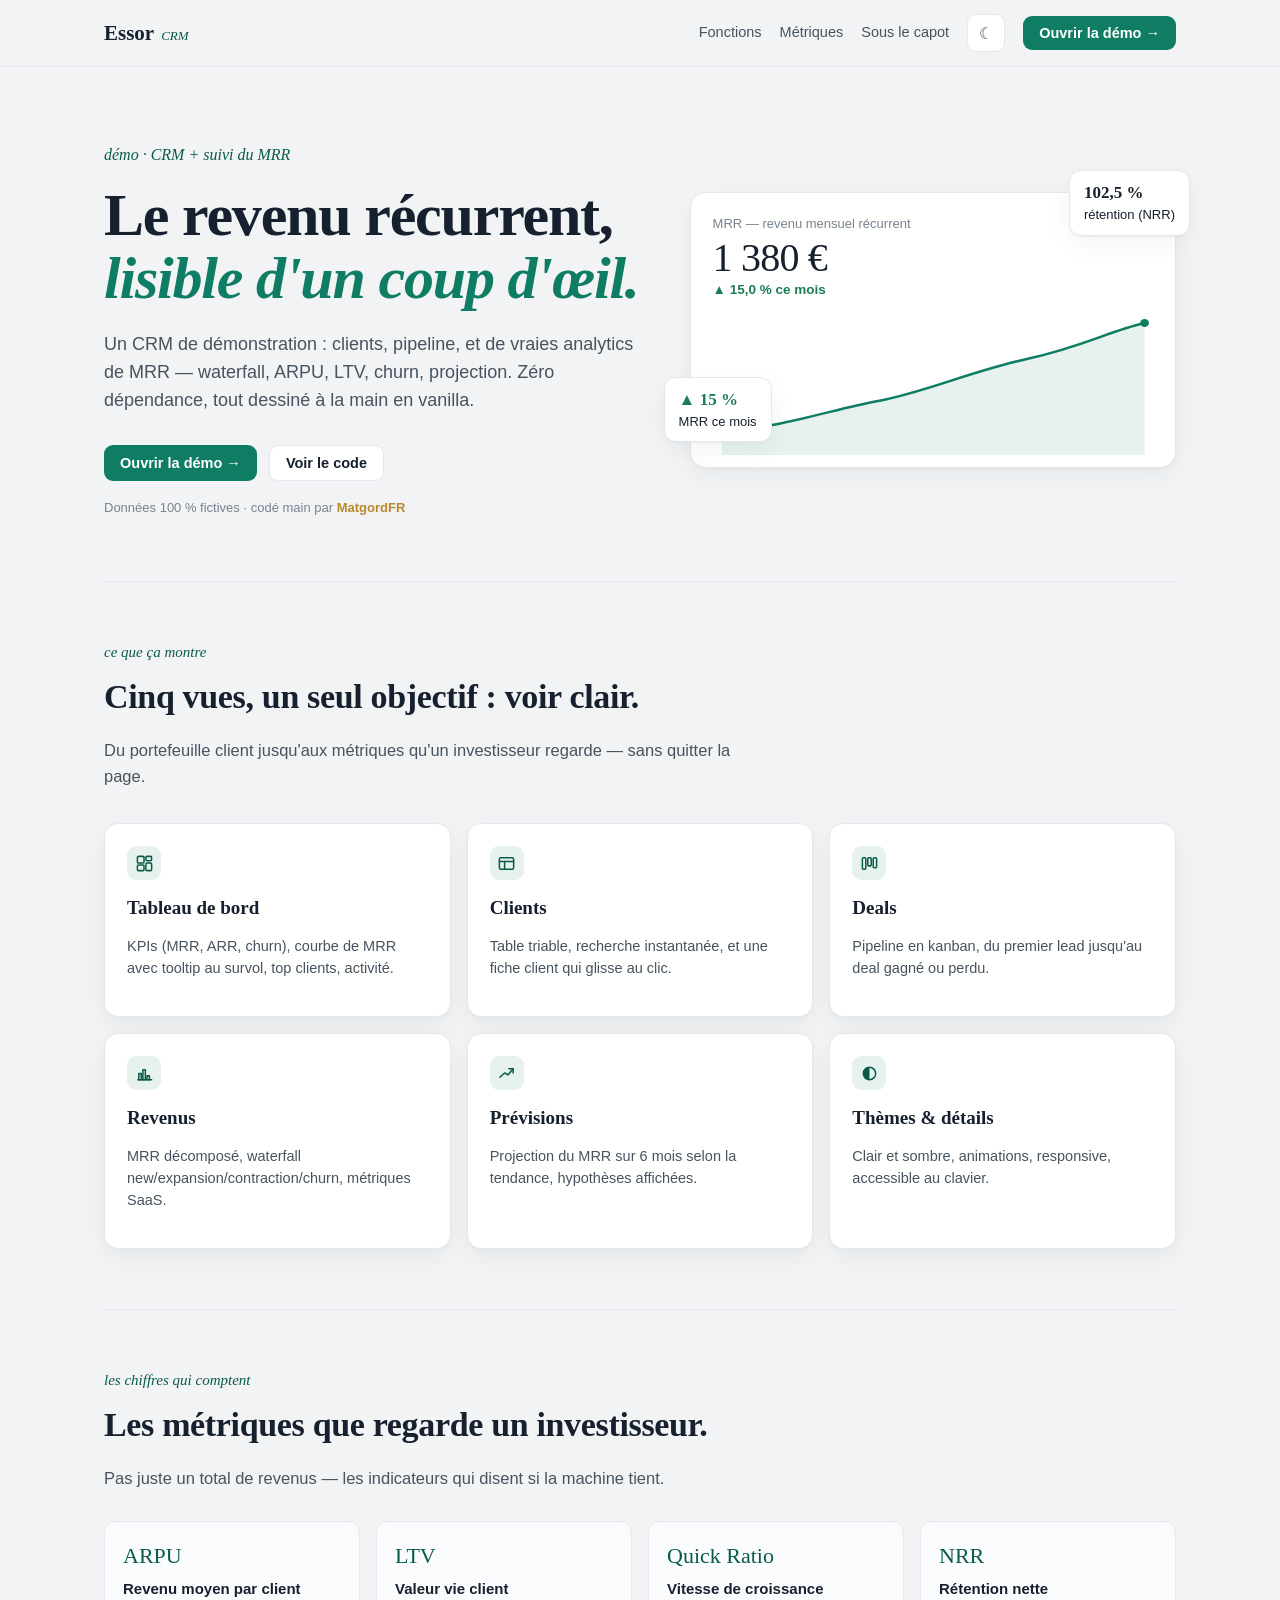
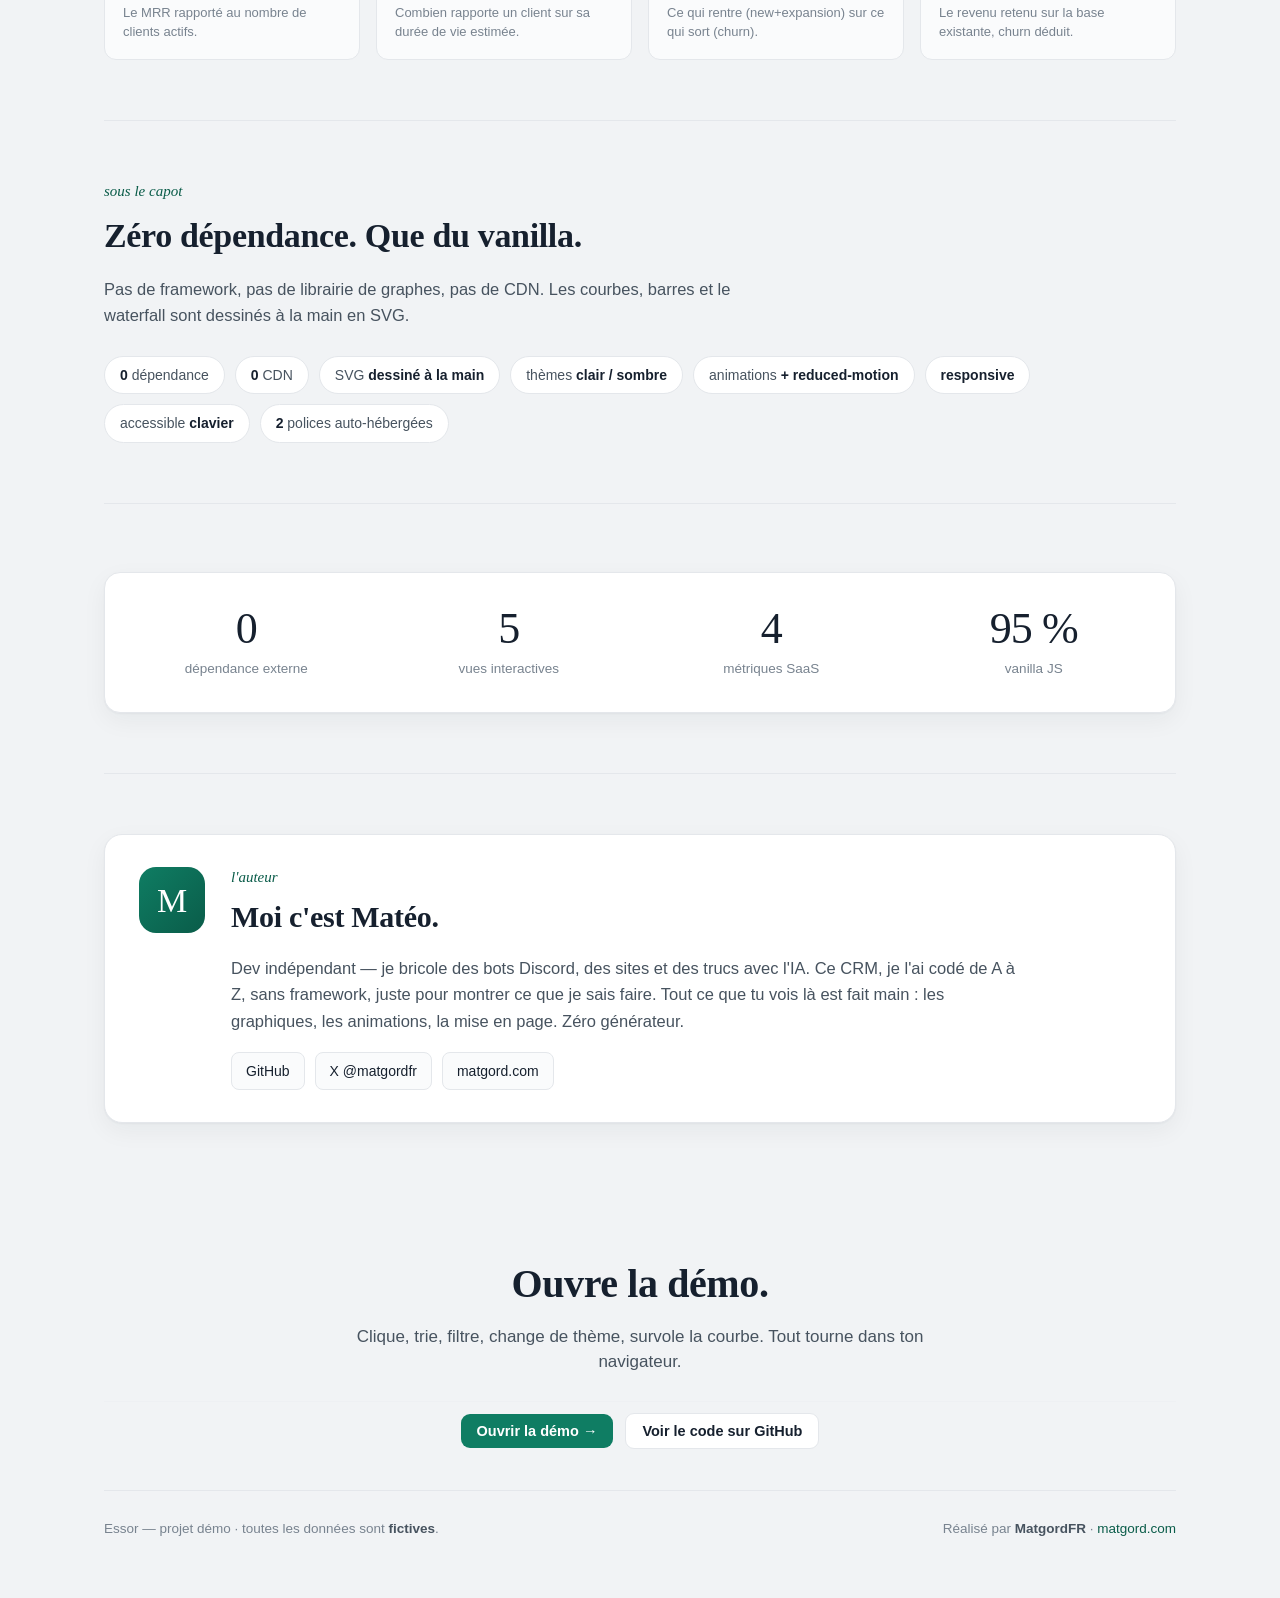
==== commit 94a50cb2: "Renommer la demo CRM en « Essor » (marque, titres, meta, README) + corriger le lien du repo Co-Autho" ====
--- a/index.html
+++ b/index.html
@@ -3,10 +3,10 @@
 <head>
   <meta charset="utf-8">
   <meta name="viewport" content="width=device-width, initial-scale=1">
-  <title>MatgordCRM — CRM + suivi du MRR (démo)</title>
+  <title>Essor — CRM + suivi du MRR (démo)</title>
   <meta name="description" content="Démo d'un CRM avec analytics de MRR : clients, pipeline, waterfall, ARPU/LTV/Quick Ratio/NRR, projection. Zéro dépendance, vanilla, par MatgordFR.">
   <meta name="robots" content="index,follow">
-  <meta property="og:title" content="MatgordCRM — CRM + suivi du MRR (démo)">
+  <meta property="og:title" content="Essor — CRM + suivi du MRR (démo)">
   <meta property="og:description" content="CRM de démo avec de vraies analytics de MRR. Zéro dépendance, tout en vanilla.">
   <meta property="og:type" content="website">
   <link rel="stylesheet" href="assets/css/styles.css">
@@ -15,7 +15,7 @@
 <body>
   <nav class="lnav">
     <div class="lnav-in">
-      <a class="lbrand" href="index.html"><b>Matgord</b><i>CRM</i></a>
+      <a class="lbrand" href="index.html"><b>Essor</b><i>CRM</i></a>
       <span class="spacer"></span>
       <a class="nlink" href="#features">Fonctions</a>
       <a class="nlink" href="#metriques">Métriques</a>
@@ -42,9 +42,9 @@
         <p class="hero-sub">Un CRM de démonstration : clients, pipeline, et de vraies analytics de MRR — waterfall, ARPU, LTV, churn, projection. Zéro dépendance, tout dessiné à la main en vanilla.</p>
         <div class="hero-cta">
           <a class="cta-primary" href="app.html">Ouvrir la démo →</a>
-          <a class="cta-ghost" href="https://github.com/MatgordFR/matgord-crm-demo" target="_blank" rel="noopener">Voir le code</a>
+          <a class="cta-ghost" href="https://github.com/MatgordFR/site-tableau-de-bord" target="_blank" rel="noopener">Voir le code</a>
         </div>
-        <div class="hero-note">Données 100 % fictives · réalisé par <b>MatgordFR</b></div>
+        <div class="hero-note">Données 100 % fictives · codé main par <b>MatgordFR</b></div>
       </div>
 
       <div class="hero-viz">
@@ -69,12 +69,12 @@
         <h2 class="sec-title">Cinq vues, un seul objectif : voir clair.</h2>
         <p class="sec-lead">Du portefeuille client jusqu'aux métriques qu'un investisseur regarde — sans quitter la page.</p></div>
       <div class="features">
-        <div class="feature reveal"><div class="f-ic">◱</div><h3>Tableau de bord</h3><p>KPIs (MRR, ARR, churn), courbe de MRR avec tooltip au survol, top clients, activité.</p></div>
-        <div class="feature reveal d1"><div class="f-ic">☰</div><h3>Clients</h3><p>Table triable, recherche instantanée, et une fiche client qui glisse au clic.</p></div>
-        <div class="feature reveal d2"><div class="f-ic">▤</div><h3>Deals</h3><p>Pipeline en kanban, du premier lead jusqu'au deal gagné ou perdu.</p></div>
-        <div class="feature reveal"><div class="f-ic">◔</div><h3>Revenus</h3><p>MRR décomposé, waterfall new/expansion/contraction/churn, métriques SaaS.</p></div>
-        <div class="feature reveal d1"><div class="f-ic">◹</div><h3>Prévisions</h3><p>Projection du MRR sur 6 mois selon la tendance, hypothèses affichées.</p></div>
-        <div class="feature reveal d2"><div class="f-ic">◐</div><h3>Thèmes & détails</h3><p>Clair et sombre, animations, responsive, accessible au clavier.</p></div>
+        <div class="feature reveal"><div class="f-ic"><svg viewBox="0 0 20 20"><rect x="2.5" y="2.5" width="7" height="7" rx="1.2"/><rect x="11.5" y="2.5" width="6" height="4.5" rx="1.2"/><rect x="11.5" y="9.5" width="6" height="8" rx="1.2"/><rect x="2.5" y="11.5" width="7" height="6" rx="1.2"/></svg></div><h3>Tableau de bord</h3><p>KPIs (MRR, ARR, churn), courbe de MRR avec tooltip au survol, top clients, activité.</p></div>
+        <div class="feature reveal d1"><div class="f-ic"><svg viewBox="0 0 20 20"><rect x="2.5" y="4" width="15" height="12" rx="1.5"/><line x1="2.5" y1="8" x2="17.5" y2="8"/><line x1="8" y1="8" x2="8" y2="16"/></svg></div><h3>Clients</h3><p>Table triable, recherche instantanée, et une fiche client qui glisse au clic.</p></div>
+        <div class="feature reveal d2"><div class="f-ic"><svg viewBox="0 0 20 20"><rect x="2.5" y="4" width="3.6" height="12" rx="1"/><rect x="8.2" y="4" width="3.6" height="8.5" rx="1"/><rect x="13.9" y="4" width="3.6" height="10.5" rx="1"/></svg></div><h3>Deals</h3><p>Pipeline en kanban, du premier lead jusqu'au deal gagné ou perdu.</p></div>
+        <div class="feature reveal"><div class="f-ic"><svg viewBox="0 0 20 20"><line x1="3" y1="16.5" x2="17.5" y2="16.5"/><rect x="4" y="10" width="2.6" height="6.5"/><rect x="8.3" y="6" width="2.6" height="10.5"/><rect x="12.6" y="12.5" width="2.6" height="4"/></svg></div><h3>Revenus</h3><p>MRR décomposé, waterfall new/expansion/contraction/churn, métriques SaaS.</p></div>
+        <div class="feature reveal d1"><div class="f-ic"><svg viewBox="0 0 20 20"><polyline points="3,14 8,9.5 11.5,11.5 17,5"/><polyline points="12.5,5 17,5 17,9.5"/></svg></div><h3>Prévisions</h3><p>Projection du MRR sur 6 mois selon la tendance, hypothèses affichées.</p></div>
+        <div class="feature reveal d2"><div class="f-ic"><svg viewBox="0 0 20 20"><circle cx="10" cy="10" r="6.5"/><path d="M10 3.5 a6.5 6.5 0 0 0 0 13 z" style="fill:currentColor;stroke:none"/></svg></div><h3>Thèmes & détails</h3><p>Clair et sombre, animations, responsive, accessible au clavier.</p></div>
       </div>
     </section>
 
@@ -99,7 +99,7 @@
       <div class="tech reveal">
         <span><b>0</b> dépendance</span><span><b>0</b> CDN</span><span>SVG <b>dessiné à la main</b></span>
         <span>thèmes <b>clair / sombre</b></span><span>animations <b>+ reduced-motion</b></span>
-        <span><b>responsive</b></span><span>accessible <b>clavier</b></span><span>~<b>20 Ko</b> gzippé</span>
+        <span><b>responsive</b></span><span>accessible <b>clavier</b></span><span><b>2</b> polices auto-hébergées</span>
       </div>
     </section>
 
@@ -113,18 +113,35 @@
       </div>
     </section>
 
+    <!-- L'auteur -->
+    <section class="section author">
+      <div class="author-card reveal">
+        <div class="author-mono">M</div>
+        <div class="author-body">
+          <div class="sec-eyebrow">l'auteur</div>
+          <h2 class="author-name">Moi c'est Matéo.</h2>
+          <p class="author-bio">Dev indépendant — je bricole des bots Discord, des sites et des trucs avec l'IA. Ce CRM, je l'ai codé de A à Z, sans framework, juste pour montrer ce que je sais faire. Tout ce que tu vois là est fait main : les graphiques, les animations, la mise en page. Zéro générateur.</p>
+          <div class="author-links">
+            <a href="https://github.com/MatgordFR" target="_blank" rel="noopener">GitHub</a>
+            <a href="https://x.com/matgordfr" target="_blank" rel="noopener">X @matgordfr</a>
+            <a href="https://matgord.com" target="_blank" rel="noopener">matgord.com</a>
+          </div>
+        </div>
+      </div>
+    </section>
+
     <!-- CTA final -->
     <section class="cta-final reveal">
       <h2>Ouvre la démo.</h2>
       <p>Clique, trie, filtre, change de thème, survole la courbe. Tout tourne dans ton navigateur.</p>
       <div class="row">
         <a class="cta-primary" href="app.html">Ouvrir la démo →</a>
-        <a class="cta-ghost" href="https://github.com/MatgordFR/matgord-crm-demo" target="_blank" rel="noopener">Voir le code sur GitHub</a>
+        <a class="cta-ghost" href="https://github.com/MatgordFR/site-tableau-de-bord" target="_blank" rel="noopener">Voir le code sur GitHub</a>
       </div>
     </section>
 
     <footer class="lfooter">
-      <span>MatgordCRM — projet démo · toutes les données sont <b>fictives</b>.</span>
+      <span>Essor — projet démo · toutes les données sont <b>fictives</b>.</span>
       <span>Réalisé par <b>MatgordFR</b> · <a href="https://matgord.com" target="_blank" rel="noopener">matgord.com</a></span>
     </footer>
   </div>
--- a/assets/css/styles.css
+++ b/assets/css/styles.css
@@ -0,0 +1,357 @@
+/* Essor — design « grand livre » (éditorial clair).
+   Papier froid + encre navy + accent émeraude (revenu) + brique (churn).
+   Gros chiffres en serif (figures oldstyle = caractère ledger), données en sans
+   à chiffres tabulaires (alignement). Look assumé clair, une seule direction. */
+
+/* Polices auto-hébergées (mêmes que le site perso de MatgordFR → cohérence de marque) */
+@font-face { font-family: "Fraunces"; src: url("../fonts/fraunces.woff2") format("woff2"); font-weight: 300 700; font-display: swap; }
+@font-face { font-family: "Space Grotesk"; src: url("../fonts/space-grotesk.woff2") format("woff2"); font-weight: 300 700; font-display: swap; }
+
+:root {
+  --paper:      #F1F3F5;   /* fond, froid (pas cream) */
+  --surface:    #FFFFFF;
+  --surface-2:  #FAFBFC;
+  --ink:        #16202E;   /* texte principal */
+  --ink-soft:   #47535F;
+  --muted:      #78838F;
+  --hair:       #E4E7EB;   /* filets */
+  --hair-2:     #EEF0F3;
+  --accent:     #0F7D63;   /* émeraude — revenu / marque */
+  --accent-ink: #0A5C49;
+  --accent-wash:#E7F2EE;
+  --up:         #1C7C53;
+  --down:       #B23A32;   /* brique — churn */
+  --down-wash:  #F7E9E7;
+  --gold:       #B9892B;
+
+  --font-ui: "Space Grotesk", -apple-system, BlinkMacSystemFont, "Segoe UI", Roboto, Helvetica, Arial, sans-serif;
+  --font-display: "Fraunces", "Iowan Old Style", "Palatino Linotype", Palatino, Georgia, serif;
+
+  --r: 10px;
+  --shadow: 0 1px 2px rgba(22,32,46,.04), 0 8px 24px rgba(22,32,46,.05);
+  --sidebar-w: 232px;
+}
+
+* { box-sizing: border-box; }
+html, body { margin: 0; padding: 0; }
+body {
+  font-family: var(--font-ui);
+  color: var(--ink);
+  background: var(--paper);
+  font-size: 15px;
+  line-height: 1.45;
+  -webkit-font-smoothing: antialiased;
+}
+.num { font-variant-numeric: lining-nums tabular-nums; }
+.eyebrow {
+  font-family: var(--font-display);
+  font-style: italic;
+  font-size: 13px;
+  color: var(--accent-ink);
+  letter-spacing: .01em;
+}
+.muted { color: var(--muted); }
+h1, h2, h3 { margin: 0; font-weight: 600; }
+
+/* ---------- Layout ---------- */
+.app { display: grid; grid-template-columns: var(--sidebar-w) 1fr; min-height: 100vh; }
+
+.sidebar {
+  background: var(--surface);
+  border-right: 1px solid var(--hair);
+  display: flex; flex-direction: column;
+  padding: 22px 16px;
+  position: sticky; top: 0; height: 100vh;
+}
+.brand { display: flex; align-items: baseline; gap: 8px; padding: 4px 8px 22px; }
+.brand-mark {
+  font-family: var(--font-display); font-weight: 700; font-size: 22px;
+  color: var(--ink); letter-spacing: -.01em;
+}
+.brand-tag { font-family: var(--font-display); font-style: italic; font-size: 13px; color: var(--accent-ink); }
+
+.nav { display: flex; flex-direction: column; gap: 2px; }
+.nav-item {
+  display: flex; align-items: center; gap: 11px;
+  padding: 9px 12px; border-radius: 8px;
+  color: var(--ink-soft); text-decoration: none;
+  font-size: 14.5px; cursor: pointer; border: 0; background: none; width: 100%; text-align: left;
+  font-family: var(--font-ui);
+}
+.nav-item:hover { background: var(--hair-2); color: var(--ink); }
+.nav-item.is-active { background: var(--accent-wash); color: var(--accent-ink); font-weight: 600; }
+.nav-item .ic { width: 8px; height: 8px; border-radius: 2px; background: currentColor; opacity: .55; flex: none; }
+.nav-item.is-active .ic { opacity: 1; }
+
+.account {
+  margin-top: auto; display: flex; align-items: center; gap: 10px;
+  padding: 12px 8px 2px; border-top: 1px solid var(--hair);
+}
+.avatar {
+  width: 34px; height: 34px; border-radius: 50%; flex: none;
+  display: grid; place-items: center; color: #fff; font-weight: 700; font-size: 14px;
+  background: linear-gradient(135deg, var(--accent), var(--accent-ink));
+}
+.account b { font-size: 14px; }
+.account small { display: block; color: var(--muted); font-size: 12px; }
+
+/* ---------- Main / topbar ---------- */
+.main { padding: 26px 40px 60px; max-width: 1760px; }
+.topbar { display: flex; align-items: flex-start; justify-content: space-between; gap: 18px; margin-bottom: 26px; }
+.topbar h1 { font-family: var(--font-display); font-size: 30px; letter-spacing: -.01em; margin-top: 2px; }
+.topbar .sub { color: var(--muted); font-size: 14px; }
+.topbar-right { display: flex; align-items: center; gap: 10px; flex-wrap: wrap; justify-content: flex-end; }
+
+.badge-demo {
+  display: inline-flex; align-items: center; gap: 7px;
+  font-size: 12.5px; font-weight: 600; color: var(--gold);
+  border: 1px solid #E6D6A8; background: #FCF7E8; padding: 6px 11px; border-radius: 999px;
+}
+.badge-demo::before { content: ""; width: 6px; height: 6px; border-radius: 50%; background: var(--gold); }
+
+.search { position: relative; }
+.search input {
+  font-family: var(--font-ui); font-size: 14px; color: var(--ink);
+  border: 1px solid var(--hair); background: var(--surface); border-radius: 8px;
+  padding: 8px 12px 8px 30px; width: 190px; outline: none;
+}
+.search input:focus { border-color: var(--accent); box-shadow: 0 0 0 3px var(--accent-wash); }
+.search::before { content: "⌕"; position: absolute; left: 10px; top: 50%; transform: translateY(-50%); color: var(--muted); font-size: 15px; }
+
+.segmented { display: inline-flex; border: 1px solid var(--hair); border-radius: 8px; overflow: hidden; background: var(--surface); }
+.segmented button {
+  font-family: var(--font-ui); font-size: 13px; color: var(--ink-soft);
+  border: 0; background: none; padding: 7px 12px; cursor: pointer;
+}
+.segmented button + button { border-left: 1px solid var(--hair); }
+.segmented button.is-active { background: var(--accent-wash); color: var(--accent-ink); font-weight: 600; }
+
+.btn {
+  font-family: var(--font-ui); font-size: 13.5px; color: var(--ink);
+  border: 1px solid var(--hair); background: var(--surface); border-radius: 8px;
+  padding: 7px 13px; cursor: pointer;
+}
+.btn:hover { border-color: var(--muted); }
+
+/* ---------- Views ---------- */
+.view { display: none; }
+.view.is-active { display: block; animation: fade .25s ease; }
+@keyframes fade { from { opacity: 0; transform: translateY(4px); } to { opacity: 1; transform: none; } }
+
+/* ---------- Cards & grids ---------- */
+.card { background: var(--surface); border: 1px solid var(--hair); border-radius: var(--r); box-shadow: var(--shadow); }
+.card-pad { padding: 20px 22px; }
+.card-head { display: flex; align-items: baseline; justify-content: space-between; gap: 12px; margin-bottom: 14px; }
+.card-head h2 { font-family: var(--font-display); font-size: 18px; }
+.card-head .sub { color: var(--muted); font-size: 13px; }
+
+.grid-kpi { display: grid; grid-template-columns: repeat(4, 1fr); gap: 16px; margin-bottom: 18px; }
+.kpi { background: var(--surface); border: 1px solid var(--hair); border-radius: var(--r); padding: 18px 20px; box-shadow: var(--shadow); }
+.kpi .kpi-label { color: var(--muted); font-size: 13px; margin-bottom: 8px; }
+.kpi .kpi-val { font-family: var(--font-display); font-size: 34px; line-height: 1; letter-spacing: -.015em; }
+.kpi .kpi-delta { margin-top: 11px; font-size: 13px; font-weight: 600; display: inline-flex; align-items: center; gap: 5px; }
+.delta-up { color: var(--up); }
+.delta-down { color: var(--down); }
+.delta-up::before { content: "▲"; font-size: 9px; }
+.delta-down::before { content: "▼"; font-size: 9px; }
+.kpi.accent { position: relative; }
+.kpi.accent::before { content: ""; position: absolute; left: 0; top: 14px; bottom: 14px; width: 3px; border-radius: 3px; background: var(--accent); }
+
+.grid-2 { display: grid; grid-template-columns: 1.7fr 1fr; gap: 16px; }
+.grid-2.rev { grid-template-columns: 1fr 1fr; }
+.stack { display: flex; flex-direction: column; gap: 16px; }
+
+/* ---------- Charts ---------- */
+.chart-wrap { height: 210px; position: relative; }
+.chart { width: 100%; height: 100%; display: block; }
+.chart-grid { stroke: var(--hair-2); stroke-width: 1; }
+.chart-area-fill { fill: var(--accent-wash); animation: fadeIn .7s ease both; }
+.chart-area-line { fill: none; stroke: var(--accent); stroke-width: 2.25; stroke-linecap: round; stroke-linejoin: round; stroke-dasharray: 1500; stroke-dashoffset: 1500; animation: draw 1.2s cubic-bezier(.4,0,.2,1) forwards; }
+.chart-dot { fill: var(--accent); stroke: var(--surface); stroke-width: 2; }
+.bar-new { fill: var(--accent); }
+.bar-churn { fill: var(--down); opacity: .85; }
+.axis { display: flex; justify-content: space-between; margin-top: 8px; color: var(--muted); font-size: 11.5px; }
+.legend { display: flex; gap: 16px; font-size: 12.5px; color: var(--ink-soft); margin-bottom: 6px; }
+.legend span { display: inline-flex; align-items: center; gap: 6px; }
+.dot { width: 9px; height: 9px; border-radius: 3px; display: inline-block; }
+.dot.acc { background: var(--accent); } .dot.dn { background: var(--down); }
+
+.spark { width: 150px; height: 38px; }
+.spark-line { fill: none; stroke: var(--accent); stroke-width: 2; stroke-linecap: round; stroke-linejoin: round; stroke-dasharray: 600; stroke-dashoffset: 600; animation: draw 1s ease .1s forwards; }
+
+/* ---------- Lists / bars ---------- */
+.list { display: flex; flex-direction: column; }
+.row {
+  display: flex; align-items: center; gap: 12px; padding: 11px 0; border-top: 1px solid var(--hair-2);
+  cursor: pointer;
+}
+.list .row:first-child { border-top: 0; }
+.row:hover { background: var(--surface-2); }
+.chip { width: 30px; height: 30px; border-radius: 8px; flex: none; display: grid; place-items: center; color: #fff; font-size: 12px; font-weight: 700; }
+.row .who { flex: 1; min-width: 0; }
+.row .who b { font-size: 14px; }
+.row .who small { display: block; color: var(--muted); font-size: 12px; }
+.row .amt { font-family: var(--font-display); font-size: 16px; }
+
+.bars { display: flex; flex-direction: column; gap: 14px; }
+.bar-line { display: grid; grid-template-columns: 70px 1fr auto; align-items: center; gap: 12px; }
+.bar-track { height: 10px; background: var(--hair-2); border-radius: 999px; overflow: hidden; }
+.bar-fill { display: block; height: 100%; min-width: 6px; width: 0; background: linear-gradient(90deg, var(--accent-ink), var(--accent)); border-radius: 999px; transition: width .9s cubic-bezier(.22,1,.36,1); }
+.bar-line .val { font-family: var(--font-display); font-size: 15px; }
+
+/* ---------- Table ---------- */
+.table-wrap { overflow-x: auto; }
+table.data { width: 100%; border-collapse: collapse; font-size: 14px; }
+table.data th, table.data td { text-align: left; padding: 12px 14px; border-bottom: 1px solid var(--hair-2); white-space: nowrap; }
+table.data th {
+  color: var(--muted); font-weight: 600; font-size: 12.5px; cursor: pointer; user-select: none;
+  position: sticky; top: 0; background: var(--surface);
+}
+table.data th.sortable:hover { color: var(--ink); }
+table.data th .arrow { opacity: .4; font-size: 10px; }
+table.data th.sorted .arrow { opacity: 1; color: var(--accent-ink); }
+table.data td.right, table.data th.right { text-align: right; }
+table.data tbody tr { cursor: pointer; }
+table.data tbody tr:hover { background: var(--surface-2); }
+.status { display: inline-flex; align-items: center; gap: 6px; font-size: 12.5px; font-weight: 600; }
+.status.actif { color: var(--up); } .status.résilié { color: var(--muted); }
+.status::before { content: ""; width: 7px; height: 7px; border-radius: 50%; background: currentColor; }
+.tag-offer { font-size: 12px; color: var(--ink-soft); border: 1px solid var(--hair); border-radius: 6px; padding: 2px 8px; }
+
+/* ---------- Kanban ---------- */
+.kanban { display: grid; grid-template-columns: repeat(4, 1fr); gap: 14px; }
+.col { background: var(--surface-2); border: 1px solid var(--hair); border-radius: var(--r); padding: 12px; }
+.col-head { display: flex; align-items: center; justify-content: space-between; margin-bottom: 10px; padding: 2px 4px; }
+.col-head b { font-size: 13px; }
+.col-head .count { font-size: 12px; color: var(--muted); background: var(--hair-2); border-radius: 999px; padding: 1px 8px; }
+.deal { background: var(--surface); border: 1px solid var(--hair); border-radius: 8px; padding: 11px; margin-bottom: 10px; }
+.deal:last-child { margin-bottom: 0; }
+.deal .dh { display: flex; align-items: center; gap: 9px; margin-bottom: 7px; }
+.deal .dh b { font-size: 13.5px; }
+.deal .dv { font-family: var(--font-display); font-size: 17px; }
+.deal small { color: var(--muted); font-size: 12px; }
+
+/* ---------- Feed ---------- */
+.feed { display: flex; flex-direction: column; }
+.feed .ev { display: flex; gap: 11px; padding: 11px 0; border-top: 1px solid var(--hair-2); }
+.feed .ev:first-child { border-top: 0; }
+.feed .kind { width: 9px; height: 9px; border-radius: 50%; margin-top: 5px; flex: none; }
+.kind.won, .kind.new, .kind.upsell { background: var(--accent); }
+.kind.churn { background: var(--down); }
+.feed .ev b { font-size: 13.5px; } .feed .ev small { display: block; color: var(--muted); font-size: 12px; }
+
+/* ---------- Slide-over : fiche client ---------- */
+.backdrop { position: fixed; inset: 0; background: rgba(22,32,46,.32); opacity: 0; visibility: hidden; transition: opacity .2s ease, visibility .2s; z-index: 40; }
+.backdrop.open { opacity: 1; visibility: visible; }
+.panel {
+  position: fixed; top: 0; right: 0; height: 100vh; width: 380px; max-width: 92vw;
+  background: var(--surface); border-left: 1px solid var(--hair); box-shadow: -12px 0 40px rgba(22,32,46,.12);
+  transform: translateX(100%); transition: transform .28s cubic-bezier(.4,0,.2,1); z-index: 41;
+  display: flex; flex-direction: column; padding: 24px 24px 28px; overflow-y: auto;
+}
+.panel.open { transform: none; }
+.panel .px-close { position: absolute; top: 16px; right: 16px; border: 0; background: none; font-size: 22px; color: var(--muted); cursor: pointer; line-height: 1; }
+.panel .px-close:hover { color: var(--ink); }
+.panel .px-head { display: flex; align-items: center; gap: 13px; margin-bottom: 18px; }
+.panel .px-head .chip { width: 44px; height: 44px; border-radius: 11px; font-size: 16px; }
+.panel .px-head h3 { font-family: var(--font-display); font-size: 20px; }
+.panel .px-mrr { font-family: var(--font-display); font-size: 40px; line-height: 1; margin: 6px 0 2px; }
+.px-grid { display: grid; grid-template-columns: 1fr 1fr; gap: 12px; margin: 18px 0; }
+.px-cell { border: 1px solid var(--hair); border-radius: 8px; padding: 11px 13px; }
+.px-cell small { color: var(--muted); font-size: 12px; display: block; margin-bottom: 3px; }
+.px-cell b { font-size: 15px; }
+.px-note { background: var(--surface-2); border: 1px solid var(--hair-2); border-radius: 8px; padding: 12px 14px; font-size: 13.5px; color: var(--ink-soft); }
+.px-label { color: var(--muted); font-size: 12px; text-transform: uppercase; letter-spacing: .06em; margin: 16px 0 8px; }
+
+/* ---------- Divers ---------- */
+.footer { margin-top: 34px; padding-top: 18px; border-top: 1px solid var(--hair); color: var(--muted); font-size: 13px; }
+.footer b { color: var(--ink-soft); }
+.hint { color: var(--muted); font-size: 12.5px; }
+
+.menu-btn { display: none; }
+
+/* ---------- Responsive ---------- */
+@media (max-width: 960px) {
+  .grid-kpi { grid-template-columns: repeat(2, 1fr); }
+  .grid-2, .grid-2.rev { grid-template-columns: 1fr; }
+  .kanban { grid-template-columns: repeat(2, 1fr); }
+}
+@media (max-width: 760px) {
+  .app { grid-template-columns: 1fr; }
+  .sidebar {
+    position: fixed; left: 0; top: 0; z-index: 45; width: 240px; height: 100vh;
+    transform: translateX(-100%); transition: transform .26s ease;
+  }
+  .sidebar.open { transform: none; }
+  .main { padding: 18px 18px 50px; }
+  .menu-btn { display: inline-grid; place-items: center; width: 40px; height: 40px; border: 1px solid var(--hair); background: var(--surface); border-radius: 9px; cursor: pointer; }
+  .topbar { flex-direction: column; }
+  .topbar-right { justify-content: flex-start; }
+  .search input { width: 100%; }
+}
+@media (max-width: 520px) {
+  .grid-kpi { grid-template-columns: 1fr; }
+  .kanban { grid-template-columns: 1fr; }
+}
+
+/* ===================== Animations ===================== */
+@keyframes draw { to { stroke-dashoffset: 0; } }
+@keyframes fadeIn { from { opacity: 0; } to { opacity: 1; } }
+@keyframes grow { from { transform: scaleY(0); } }
+@keyframes rise { from { opacity: 0; transform: translateY(8px); } to { opacity: 1; transform: none; } }
+
+.bar-new, .bar-churn, .wf-up, .wf-down, .wf-total { transform-box: fill-box; transform-origin: bottom; animation: grow .7s cubic-bezier(.22,1,.36,1) both; }
+.kpi, .metric { animation: rise .5s ease both; }
+.grid-kpi > :nth-child(2), .metrics > :nth-child(2) { animation-delay: .05s; }
+.grid-kpi > :nth-child(3), .metrics > :nth-child(3) { animation-delay: .10s; }
+.grid-kpi > :nth-child(4), .metrics > :nth-child(4) { animation-delay: .15s; }
+
+/* Transitions de thème */
+body, .sidebar, .card, .kpi, .metric, .col, .deal, .panel, table.data th, .search input,
+.segmented, .segmented button, .btn, .nav-item, .theme-btn, .bar-track {
+  transition: background-color .3s ease, color .3s ease, border-color .3s ease;
+}
+
+/* ===================== Waterfall MRR ===================== */
+.wf-total { fill: var(--ink-soft); }
+.wf-up { fill: var(--accent); }
+.wf-down { fill: var(--down); }
+.wf-conn { stroke: var(--muted); stroke-width: 1; stroke-dasharray: 2 3; opacity: .55; }
+.wf-cap { fill: var(--muted); font-size: 11px; font-family: var(--font-ui); }
+.wf-legend { display: flex; gap: 16px; flex-wrap: wrap; font-size: 12.5px; color: var(--ink-soft); margin-top: 10px; }
+
+/* ===================== Métriques SaaS ===================== */
+.metrics { display: grid; grid-template-columns: repeat(4, 1fr); gap: 14px; }
+.metric { border: 1px solid var(--hair); border-radius: 10px; padding: 14px 16px; background: var(--surface-2); }
+.metric .m-label { color: var(--muted); font-size: 12.5px; display: flex; align-items: center; gap: 7px; }
+.metric .m-val { font-family: var(--font-display); font-size: 26px; margin-top: 6px; letter-spacing: -.01em; }
+.metric .m-hint { color: var(--muted); font-size: 11.5px; margin-top: 4px; }
+.badge-good { font-size: 10.5px; font-weight: 700; color: var(--up); background: var(--accent-wash); border-radius: 999px; padding: 1px 7px; }
+
+/* ===================== Tooltip graphe ===================== */
+.tip { position: absolute; top: 2px; transform: translateX(-50%); pointer-events: none; opacity: 0; transition: opacity .12s; z-index: 3;
+  background: var(--ink); color: var(--surface); font-size: 12px; padding: 6px 9px; border-radius: 7px; white-space: nowrap; box-shadow: var(--shadow); }
+.tip b { font-family: var(--font-display); }
+.tip.show { opacity: 1; }
+.guide { position: absolute; top: 6px; bottom: 24px; width: 1px; background: var(--accent); opacity: 0; pointer-events: none; z-index: 2; }
+.guide.show { opacity: .45; }
+
+/* ===================== Bouton thème ===================== */
+.theme-btn { width: 38px; height: 38px; display: inline-grid; place-items: center; border: 1px solid var(--hair); background: var(--surface); border-radius: 9px; cursor: pointer; font-size: 16px; color: var(--ink-soft); }
+.theme-btn:hover { border-color: var(--muted); color: var(--ink); }
+
+/* ===================== THÈME SOMBRE ===================== */
+:root[data-theme="dark"] {
+  --paper: #0E141C; --surface: #161D28; --surface-2: #121A24; --ink: #E8ECF1; --ink-soft: #AEB8C4;
+  --muted: #808C9A; --hair: #26313F; --hair-2: #1E2732;
+  --accent: #2FA37F; --accent-ink: #46BE97; --accent-wash: #16271F;
+  --up: #46BE97; --down: #E0705F; --down-wash: #2A1A18; --gold: #D8B25A;
+  --shadow: 0 1px 2px rgba(0,0,0,.3), 0 10px 30px rgba(0,0,0,.4);
+}
+:root[data-theme="dark"] .badge-demo { background: #241E10; border-color: #48401F; }
+:root[data-theme="dark"] .avatar { color: #08120D; }
+
+@media (prefers-reduced-motion: reduce) {
+  *, *::before, *::after { animation-duration: .001ms !important; transition-duration: .001ms !important; }
+}
+:focus-visible { outline: 2px solid var(--accent); outline-offset: 2px; border-radius: 4px; }
--- a/assets/css/landing.css
+++ b/assets/css/landing.css
@@ -0,0 +1,145 @@
+/* Essor — page de présentation (landing).
+   Réutilise les tokens + thèmes de styles.css ; ajoute hero, sections, reveals. */
+
+.lp { max-width: 1120px; margin: 0 auto; padding: 0 24px; }
+
+/* ---------- Nav ---------- */
+.lnav { position: sticky; top: 0; z-index: 20; backdrop-filter: saturate(1.4) blur(8px);
+  background: color-mix(in srgb, var(--paper) 82%, transparent); border-bottom: 1px solid var(--hair); }
+.lnav-in { max-width: 1120px; margin: 0 auto; padding: 14px 24px; display: flex; align-items: center; gap: 18px; }
+.lbrand { display: flex; align-items: baseline; gap: 7px; text-decoration: none; }
+.lbrand b { font-family: var(--font-display); font-size: 21px; color: var(--ink); }
+.lbrand i { font-family: var(--font-display); font-style: italic; font-size: 13px; color: var(--accent-ink); }
+.lnav .spacer { flex: 1; }
+.lnav a.nlink { color: var(--ink-soft); text-decoration: none; font-size: 14.5px; }
+.lnav a.nlink:hover { color: var(--ink); }
+.cta-primary { display: inline-flex; align-items: center; gap: 8px; background: var(--accent); color: #fff;
+  border: 0; border-radius: 9px; padding: 9px 16px; font: 600 14.5px var(--font-ui); text-decoration: none; cursor: pointer;
+  transition: transform .15s ease, background .2s; }
+.cta-primary:hover { background: var(--accent-ink); transform: translateY(-1px); }
+:root[data-theme="dark"] .cta-primary { color: #08120D; }
+.cta-ghost { display: inline-flex; align-items: center; gap: 8px; color: var(--ink); text-decoration: none;
+  border: 1px solid var(--hair); border-radius: 9px; padding: 9px 16px; font: 600 14.5px var(--font-ui); background: var(--surface); }
+.cta-ghost:hover { border-color: var(--muted); }
+
+/* ---------- Hero ---------- */
+.hero { display: grid; grid-template-columns: 1.05fr .95fr; gap: 48px; align-items: center; padding: 76px 0 64px; }
+.hero-eyebrow { font-family: var(--font-display); font-style: italic; color: var(--accent-ink); font-size: 16px; margin-bottom: 18px; }
+.hero-title { font-family: var(--font-display); font-weight: 600; font-size: clamp(38px, 5.4vw, 60px); line-height: 1.04; letter-spacing: -.02em; }
+.hero-title .accent { color: var(--accent); font-style: italic; }
+.hero-title .word { display: inline-block; opacity: 0; transform: translateY(14px); animation: word .7s cubic-bezier(.2,.7,.2,1) forwards; }
+.hero-sub { color: var(--ink-soft); font-size: 18px; line-height: 1.55; margin: 22px 0 30px; max-width: 33em; opacity: 0; animation: word .7s ease .5s forwards; }
+.hero-cta { display: flex; gap: 12px; flex-wrap: wrap; opacity: 0; animation: word .7s ease .62s forwards; }
+.hero-note { margin-top: 18px; color: var(--muted); font-size: 13px; opacity: 0; animation: word .7s ease .74s forwards; }
+.hero-note b { color: var(--gold); }
+
+/* Visuel héro : courbe animée + chips flottantes */
+.hero-viz { position: relative; opacity: 0; animation: word .8s ease .3s forwards; }
+.hero-card { background: var(--surface); border: 1px solid var(--hair); border-radius: 16px; box-shadow: var(--shadow); padding: 22px 22px 12px; }
+.hero-card .hc-label { color: var(--muted); font-size: 13px; }
+.hero-card .hc-val { font-family: var(--font-display); font-size: 40px; letter-spacing: -.02em; line-height: 1; margin: 4px 0 2px; }
+.hero-card .hc-delta { color: var(--up); font-size: 13.5px; font-weight: 600; }
+.hero-svg { width: 100%; height: 150px; display: block; margin-top: 6px; }
+.hero-svg .hs-fill { fill: var(--accent-wash); }
+.hero-svg .hs-line { fill: none; stroke: var(--accent); stroke-width: 2.5; stroke-linecap: round;
+  stroke-dasharray: 900; stroke-dashoffset: 900; animation: draw 1.6s cubic-bezier(.4,0,.2,1) .5s forwards; }
+.hero-svg .hs-dot { fill: var(--accent); }
+.chip-float { position: absolute; background: var(--surface); border: 1px solid var(--hair); border-radius: 12px;
+  box-shadow: var(--shadow); padding: 10px 14px; font-size: 13px; opacity: 0; animation: rise .6s ease both; }
+.chip-float b { font-family: var(--font-display); font-size: 17px; display: block; }
+.chip-float.c1 { top: -22px; right: -14px; animation-delay: 1.1s; }
+.chip-float.c2 { bottom: 26px; left: -26px; animation-delay: 1.35s; }
+.chip-float .up { color: var(--up); font-weight: 700; }
+
+/* ---------- Sections ---------- */
+.section { padding: 60px 0; border-top: 1px solid var(--hair); }
+.sec-eyebrow { font-family: var(--font-display); font-style: italic; color: var(--accent-ink); font-size: 15px; }
+.sec-title { font-family: var(--font-display); font-size: clamp(26px, 3.4vw, 34px); letter-spacing: -.01em; margin: 8px 0 10px; }
+.sec-lead { color: var(--ink-soft); font-size: 16.5px; max-width: 40em; line-height: 1.55; }
+
+.features { display: grid; grid-template-columns: repeat(3, 1fr); gap: 16px; margin-top: 34px; }
+.feature { background: var(--surface); border: 1px solid var(--hair); border-radius: 14px; padding: 22px; box-shadow: var(--shadow); }
+.feature .f-ic { width: 34px; height: 34px; border-radius: 9px; background: var(--accent-wash); color: var(--accent-ink);
+  display: grid; place-items: center; font-size: 17px; margin-bottom: 14px; }
+.feature h3 { font-family: var(--font-display); font-size: 19px; margin-bottom: 6px; }
+.feature p { color: var(--ink-soft); font-size: 14.5px; line-height: 1.5; }
+
+.mstrip { display: grid; grid-template-columns: repeat(4, 1fr); gap: 16px; margin-top: 30px; }
+.mcard { border: 1px solid var(--hair); border-radius: 12px; padding: 18px; background: var(--surface-2); }
+.mcard .m-k { font-family: var(--font-display); font-size: 22px; color: var(--accent-ink); }
+.mcard .m-n { font-weight: 700; margin: 6px 0 4px; font-size: 15px; }
+.mcard .m-d { color: var(--muted); font-size: 13px; line-height: 1.45; }
+
+.tech { display: flex; flex-wrap: wrap; gap: 10px; margin-top: 28px; }
+.tech span { border: 1px solid var(--hair); background: var(--surface); border-radius: 999px; padding: 8px 15px; font-size: 14px; color: var(--ink-soft); }
+.tech span b { color: var(--ink); }
+
+/* Bande de chiffres */
+.stats-band { display: grid; grid-template-columns: repeat(4, 1fr); gap: 20px; text-align: center;
+  background: var(--surface); border: 1px solid var(--hair); border-radius: 16px; padding: 34px 20px; margin-top: 8px; box-shadow: var(--shadow); }
+.stat-big .s-num { font-family: var(--font-display); font-size: clamp(30px, 4vw, 44px); letter-spacing: -.02em; line-height: 1; }
+.stat-big .s-lab { color: var(--muted); font-size: 13.5px; margin-top: 8px; }
+
+/* CTA final */
+.cta-final { text-align: center; padding: 72px 0 30px; }
+.cta-final h2 { font-family: var(--font-display); font-size: clamp(28px, 4vw, 40px); letter-spacing: -.01em; }
+.cta-final p { color: var(--ink-soft); font-size: 17px; margin: 12px auto 26px; max-width: 34em; }
+.cta-final .row { display: flex; gap: 12px; justify-content: center; flex-wrap: wrap; }
+
+.lfooter { border-top: 1px solid var(--hair); padding: 28px 0 60px; color: var(--muted); font-size: 13.5px; display: flex; justify-content: space-between; gap: 12px; flex-wrap: wrap; }
+.lfooter b { color: var(--ink-soft); }
+.lfooter a { color: var(--accent-ink); text-decoration: none; }
+
+/* ---------- Reveal au scroll ---------- */
+.reveal { opacity: 0; transform: translateY(22px); transition: opacity .7s cubic-bezier(.2,.7,.2,1), transform .7s cubic-bezier(.2,.7,.2,1); }
+.reveal.in { opacity: 1; transform: none; }
+.reveal.d1 { transition-delay: .08s; } .reveal.d2 { transition-delay: .16s; } .reveal.d3 { transition-delay: .24s; }
+
+@keyframes word { to { opacity: 1; transform: none; } }
+
+/* ---------- Icônes SVG (line) ---------- */
+.f-ic svg { width: 19px; height: 19px; stroke: currentColor; fill: none; stroke-width: 1.6; stroke-linecap: round; stroke-linejoin: round; }
+
+/* ---------- Micro-interactions ---------- */
+.feature { position: relative; overflow: hidden; transition: transform .22s cubic-bezier(.2,.7,.2,1), border-color .22s, box-shadow .22s; }
+.feature::before { content: ""; position: absolute; left: 0; top: 0; bottom: 0; width: 3px; background: var(--accent); transform: scaleY(0); transform-origin: top; transition: transform .26s cubic-bezier(.2,.7,.2,1); }
+.feature:hover { transform: translateY(-3px); border-color: color-mix(in srgb, var(--accent) 38%, var(--hair)); }
+.feature:hover::before { transform: scaleY(1); }
+.feature .f-ic { transition: transform .22s ease; }
+.feature:hover .f-ic { transform: scale(1.08) rotate(-3deg); }
+.mcard { transition: transform .2s ease, border-color .2s; }
+.mcard:hover { transform: translateY(-2px); border-color: color-mix(in srgb, var(--accent) 34%, var(--hair)); }
+.stat-big { transition: transform .2s ease; }
+.stats-band:hover .stat-big { opacity: .55; }
+.stats-band .stat-big:hover { opacity: 1; transform: translateY(-2px); }
+
+/* ---------- L'auteur ---------- */
+.author-card { display: flex; gap: 26px; align-items: flex-start; background: var(--surface); border: 1px solid var(--hair); border-radius: 18px; padding: 32px 34px; box-shadow: var(--shadow); }
+.author-mono { width: 66px; height: 66px; border-radius: 17px; flex: none; display: grid; place-items: center;
+  font-family: var(--font-display); font-size: 34px; color: #fff; background: linear-gradient(135deg, var(--accent), var(--accent-ink)); }
+:root[data-theme="dark"] .author-mono { color: #08120D; }
+.author-name { font-family: var(--font-display); font-size: clamp(24px, 3vw, 30px); margin: 6px 0 12px; letter-spacing: -.01em; }
+.author-bio { color: var(--ink-soft); font-size: 16.5px; line-height: 1.6; max-width: 48em; }
+.author-links { display: flex; gap: 10px; flex-wrap: wrap; margin-top: 18px; }
+.author-links a { border: 1px solid var(--hair); border-radius: 8px; padding: 8px 14px; font-size: 14px; color: var(--ink); text-decoration: none; background: var(--surface-2); transition: border-color .2s, transform .15s, color .2s; }
+.author-links a:hover { border-color: var(--accent); color: var(--accent-ink); transform: translateY(-1px); }
+@media (max-width: 560px) { .author-card { flex-direction: column; gap: 18px; padding: 24px; } }
+
+/* ---------- Responsive ---------- */
+@media (max-width: 900px) {
+  .hero { grid-template-columns: 1fr; gap: 40px; padding: 48px 0 40px; }
+  .hero-viz { order: 2; }
+  .features { grid-template-columns: 1fr 1fr; }
+  .mstrip { grid-template-columns: 1fr 1fr; }
+  .stats-band { grid-template-columns: 1fr 1fr; gap: 26px; }
+}
+@media (max-width: 560px) {
+  .features, .mstrip { grid-template-columns: 1fr; }
+  .lnav a.nlink { display: none; }
+  .hero-title { font-size: 34px; }
+  .chip-float.c2 { left: 0; }
+}
+@media (prefers-reduced-motion: reduce) {
+  .hero-title .word, .hero-sub, .hero-cta, .hero-note, .hero-viz, .chip-float, .hs-line { animation: none !important; opacity: 1 !important; transform: none !important; stroke-dashoffset: 0 !important; }
+  .reveal { opacity: 1 !important; transform: none !important; transition: none !important; }
+}
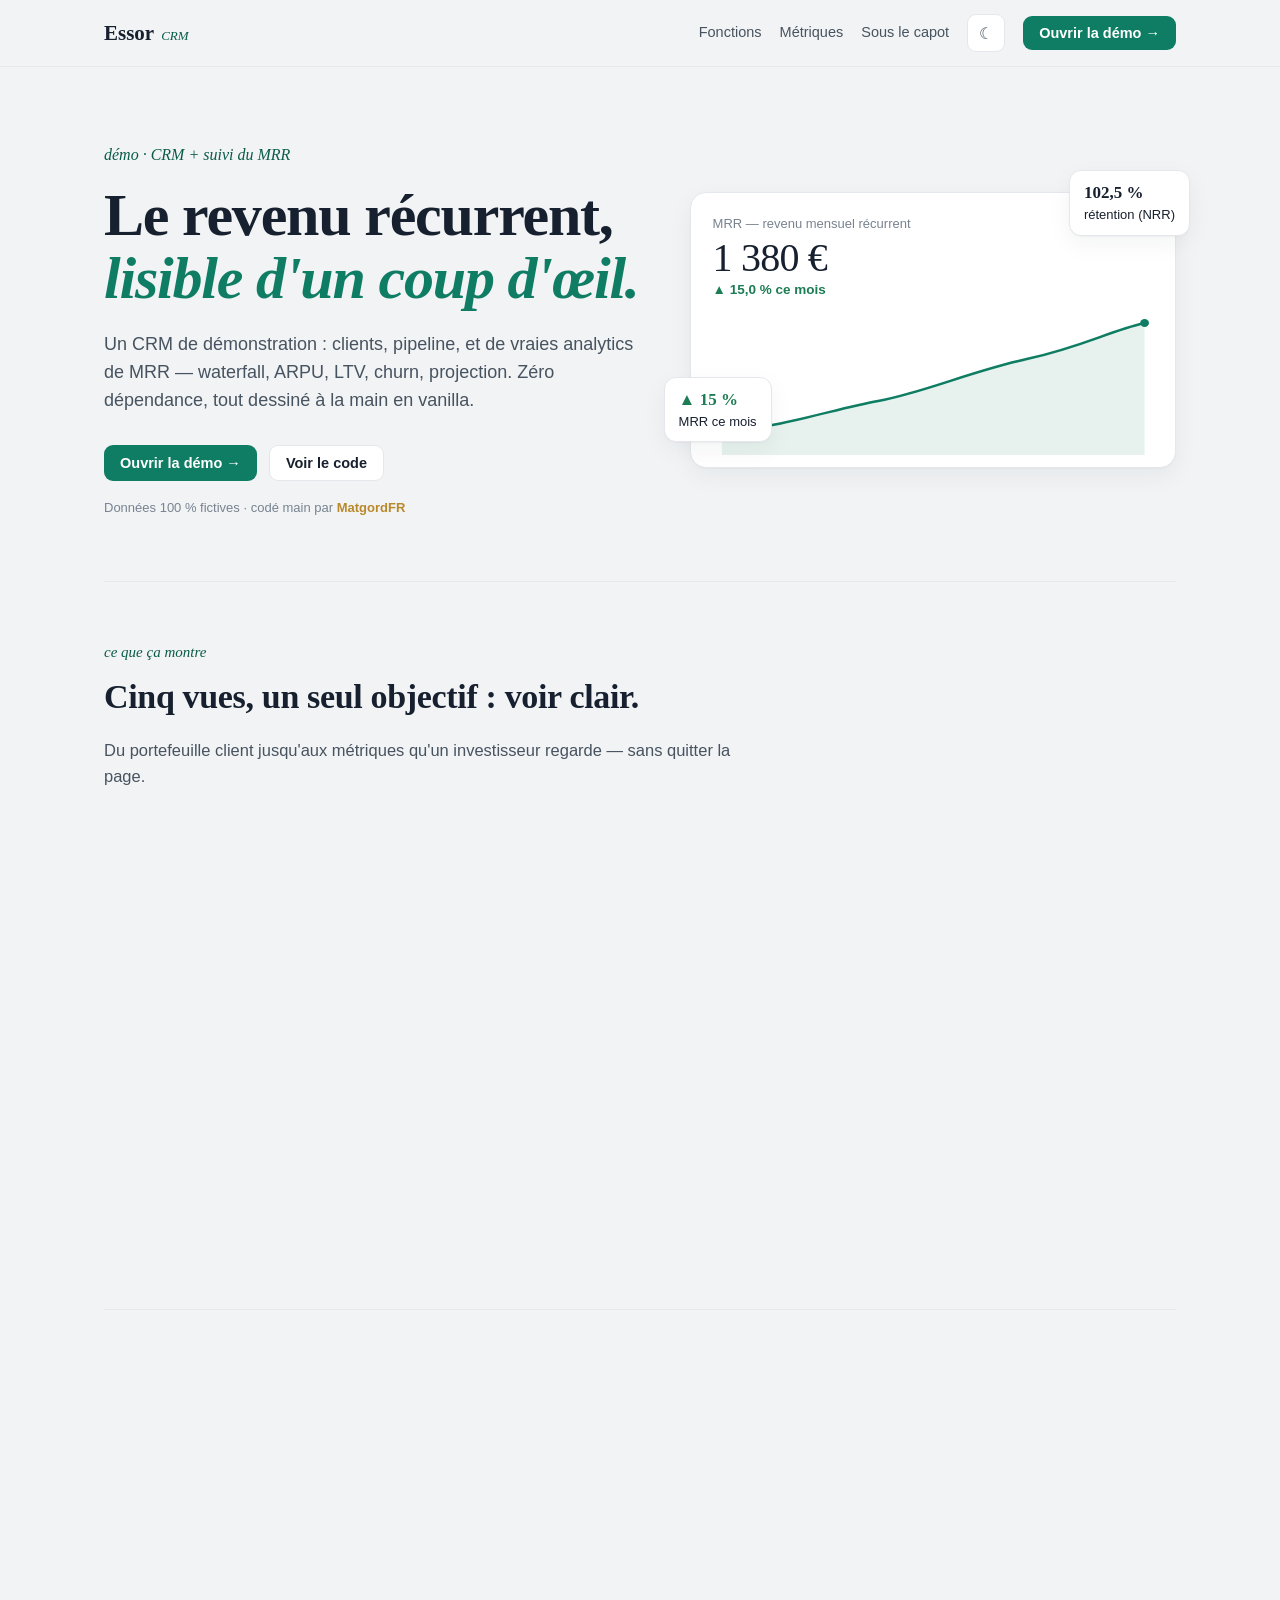
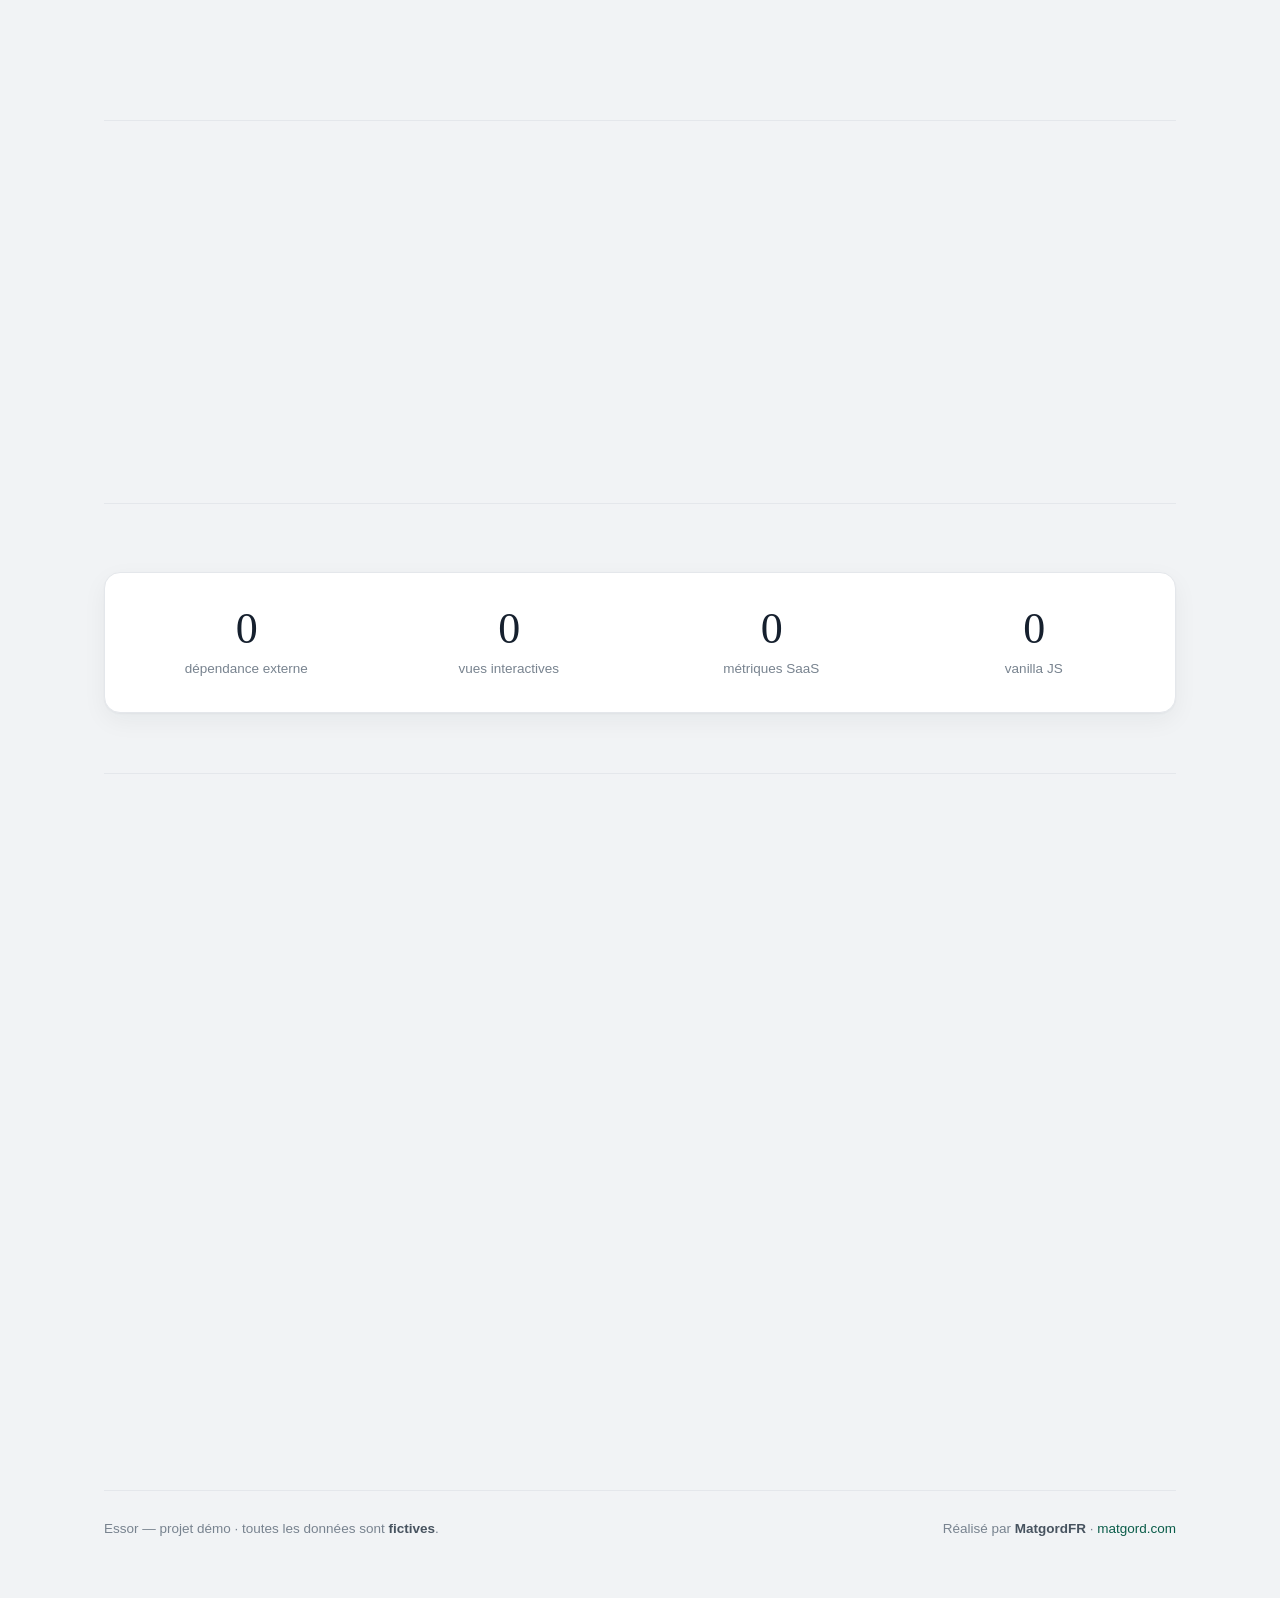
==== commit a928e11b: "Essor: CSP + referrer + og:image/twitter + carte sociale régénérée + refactor styles inline - index." ====
--- a/index.html
+++ b/index.html
@@ -3,12 +3,24 @@
 <head>
   <meta charset="utf-8">
   <meta name="viewport" content="width=device-width, initial-scale=1">
+  <meta http-equiv="Content-Security-Policy" content="default-src 'self'; base-uri 'none'; object-src 'none'; form-action 'none'; frame-src 'none'; img-src 'self' data:; font-src 'self'; style-src 'self'; script-src 'self'; connect-src 'none'">
   <title>Essor — CRM + suivi du MRR (démo)</title>
   <meta name="description" content="Démo d'un CRM avec analytics de MRR : clients, pipeline, waterfall, ARPU/LTV/Quick Ratio/NRR, projection. Zéro dépendance, vanilla, par MatgordFR.">
   <meta name="robots" content="index,follow">
+  <link rel="icon" href="data:image/svg+xml,%3Csvg%20xmlns='http://www.w3.org/2000/svg'%20viewBox='0%200%2032%2032'%3E%3Crect%20width='32'%20height='32'%20rx='7'%20fill='%230F7D63'/%3E%3Crect%20x='8'%20y='18'%20width='4'%20height='6'%20rx='1'%20fill='%23F1F3F5'/%3E%3Crect%20x='14'%20y='14'%20width='4'%20height='10'%20rx='1'%20fill='%23F1F3F5'/%3E%3Crect%20x='20'%20y='10'%20width='4'%20height='14'%20rx='1'%20fill='%23F1F3F5'/%3E%3C/svg%3E">
   <meta property="og:title" content="Essor — CRM + suivi du MRR (démo)">
   <meta property="og:description" content="CRM de démo avec de vraies analytics de MRR. Zéro dépendance, tout en vanilla.">
   <meta property="og:type" content="website">
+  <meta property="og:site_name" content="Essor">
+  <meta property="og:url" content="https://matgordfr.github.io/site-tableau-de-bord/">
+  <meta property="og:image" content="https://matgordfr.github.io/site-tableau-de-bord/preview.jpg">
+  <meta property="og:image:width" content="1560">
+  <meta property="og:image:height" content="975">
+  <meta name="twitter:card" content="summary_large_image">
+  <meta name="twitter:title" content="Essor — CRM + suivi du MRR (démo)">
+  <meta name="twitter:description" content="CRM de démo avec de vraies analytics de MRR. Zéro dépendance, tout en vanilla.">
+  <meta name="twitter:image" content="https://matgordfr.github.io/site-tableau-de-bord/preview.jpg">
+  <meta name="referrer" content="no-referrer">
   <link rel="stylesheet" href="assets/css/styles.css">
   <link rel="stylesheet" href="assets/css/landing.css">
 </head>
@@ -31,13 +43,13 @@
       <div>
         <div class="hero-eyebrow">démo · CRM + suivi du MRR</div>
         <h1 class="hero-title">
-          <span class="word" style="animation-delay:.05s">Le</span>
-          <span class="word" style="animation-delay:.10s">revenu</span>
-          <span class="word" style="animation-delay:.15s">récurrent,</span><br>
-          <span class="word accent" style="animation-delay:.26s">lisible</span>
-          <span class="word accent" style="animation-delay:.31s">d'un</span>
-          <span class="word accent" style="animation-delay:.36s">coup</span>
-          <span class="word accent" style="animation-delay:.41s">d'œil.</span>
+          <span class="word w1">Le</span>
+          <span class="word w2">revenu</span>
+          <span class="word w3">récurrent,</span><br>
+          <span class="word accent w4">lisible</span>
+          <span class="word accent w5">d'un</span>
+          <span class="word accent w6">coup</span>
+          <span class="word accent w7">d'œil.</span>
         </h1>
         <p class="hero-sub">Un CRM de démonstration : clients, pipeline, et de vraies analytics de MRR — waterfall, ARPU, LTV, churn, projection. Zéro dépendance, tout dessiné à la main en vanilla.</p>
         <div class="hero-cta">
@@ -74,7 +86,7 @@
         <div class="feature reveal d2"><div class="f-ic"><svg viewBox="0 0 20 20"><rect x="2.5" y="4" width="3.6" height="12" rx="1"/><rect x="8.2" y="4" width="3.6" height="8.5" rx="1"/><rect x="13.9" y="4" width="3.6" height="10.5" rx="1"/></svg></div><h3>Deals</h3><p>Pipeline en kanban, du premier lead jusqu'au deal gagné ou perdu.</p></div>
         <div class="feature reveal"><div class="f-ic"><svg viewBox="0 0 20 20"><line x1="3" y1="16.5" x2="17.5" y2="16.5"/><rect x="4" y="10" width="2.6" height="6.5"/><rect x="8.3" y="6" width="2.6" height="10.5"/><rect x="12.6" y="12.5" width="2.6" height="4"/></svg></div><h3>Revenus</h3><p>MRR décomposé, waterfall new/expansion/contraction/churn, métriques SaaS.</p></div>
         <div class="feature reveal d1"><div class="f-ic"><svg viewBox="0 0 20 20"><polyline points="3,14 8,9.5 11.5,11.5 17,5"/><polyline points="12.5,5 17,5 17,9.5"/></svg></div><h3>Prévisions</h3><p>Projection du MRR sur 6 mois selon la tendance, hypothèses affichées.</p></div>
-        <div class="feature reveal d2"><div class="f-ic"><svg viewBox="0 0 20 20"><circle cx="10" cy="10" r="6.5"/><path d="M10 3.5 a6.5 6.5 0 0 0 0 13 z" style="fill:currentColor;stroke:none"/></svg></div><h3>Thèmes & détails</h3><p>Clair et sombre, animations, responsive, accessible au clavier.</p></div>
+        <div class="feature reveal d2"><div class="f-ic"><svg viewBox="0 0 20 20"><circle cx="10" cy="10" r="6.5"/><path class="ic-fill" d="M10 3.5 a6.5 6.5 0 0 0 0 13 z"/></svg></div><h3>Thèmes & détails</h3><p>Clair et sombre, animations, responsive, accessible au clavier.</p></div>
       </div>
     </section>
 
--- a/assets/css/landing.css
+++ b/assets/css/landing.css
@@ -28,6 +28,13 @@
 .hero-title { font-family: var(--font-display); font-weight: 600; font-size: clamp(38px, 5.4vw, 60px); line-height: 1.04; letter-spacing: -.02em; }
 .hero-title .accent { color: var(--accent); font-style: italic; }
 .hero-title .word { display: inline-block; opacity: 0; transform: translateY(14px); animation: word .7s cubic-bezier(.2,.7,.2,1) forwards; }
+.hero-title .word.w1 { animation-delay: .05s; }
+.hero-title .word.w2 { animation-delay: .10s; }
+.hero-title .word.w3 { animation-delay: .15s; }
+.hero-title .word.w4 { animation-delay: .26s; }
+.hero-title .word.w5 { animation-delay: .31s; }
+.hero-title .word.w6 { animation-delay: .36s; }
+.hero-title .word.w7 { animation-delay: .41s; }
 .hero-sub { color: var(--ink-soft); font-size: 18px; line-height: 1.55; margin: 22px 0 30px; max-width: 33em; opacity: 0; animation: word .7s ease .5s forwards; }
 .hero-cta { display: flex; gap: 12px; flex-wrap: wrap; opacity: 0; animation: word .7s ease .62s forwards; }
 .hero-note { margin-top: 18px; color: var(--muted); font-size: 13px; opacity: 0; animation: word .7s ease .74s forwards; }
@@ -99,6 +106,7 @@
 
 /* ---------- Icônes SVG (line) ---------- */
 .f-ic svg { width: 19px; height: 19px; stroke: currentColor; fill: none; stroke-width: 1.6; stroke-linecap: round; stroke-linejoin: round; }
+.f-ic svg .ic-fill { fill: currentColor; stroke: none; }
 
 /* ---------- Micro-interactions ---------- */
 .feature { position: relative; overflow: hidden; transition: transform .22s cubic-bezier(.2,.7,.2,1), border-color .22s, box-shadow .22s; }
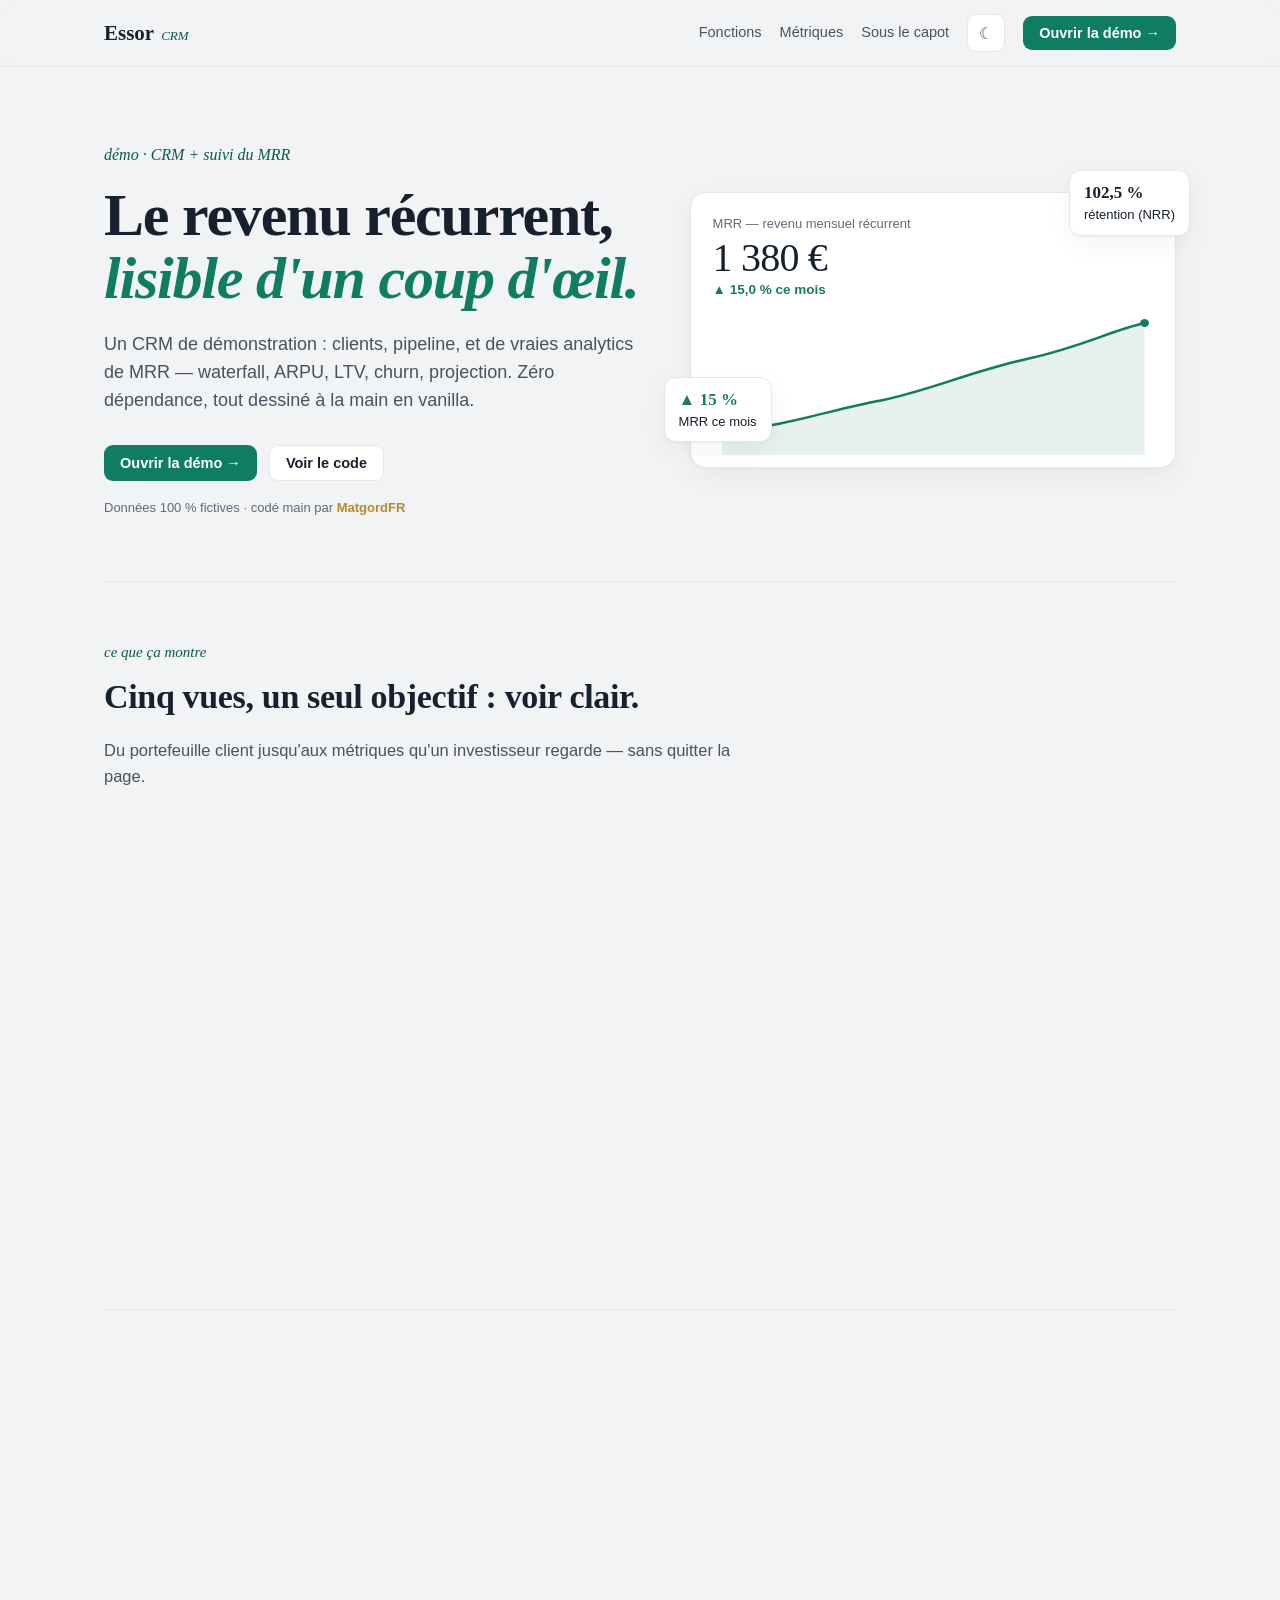
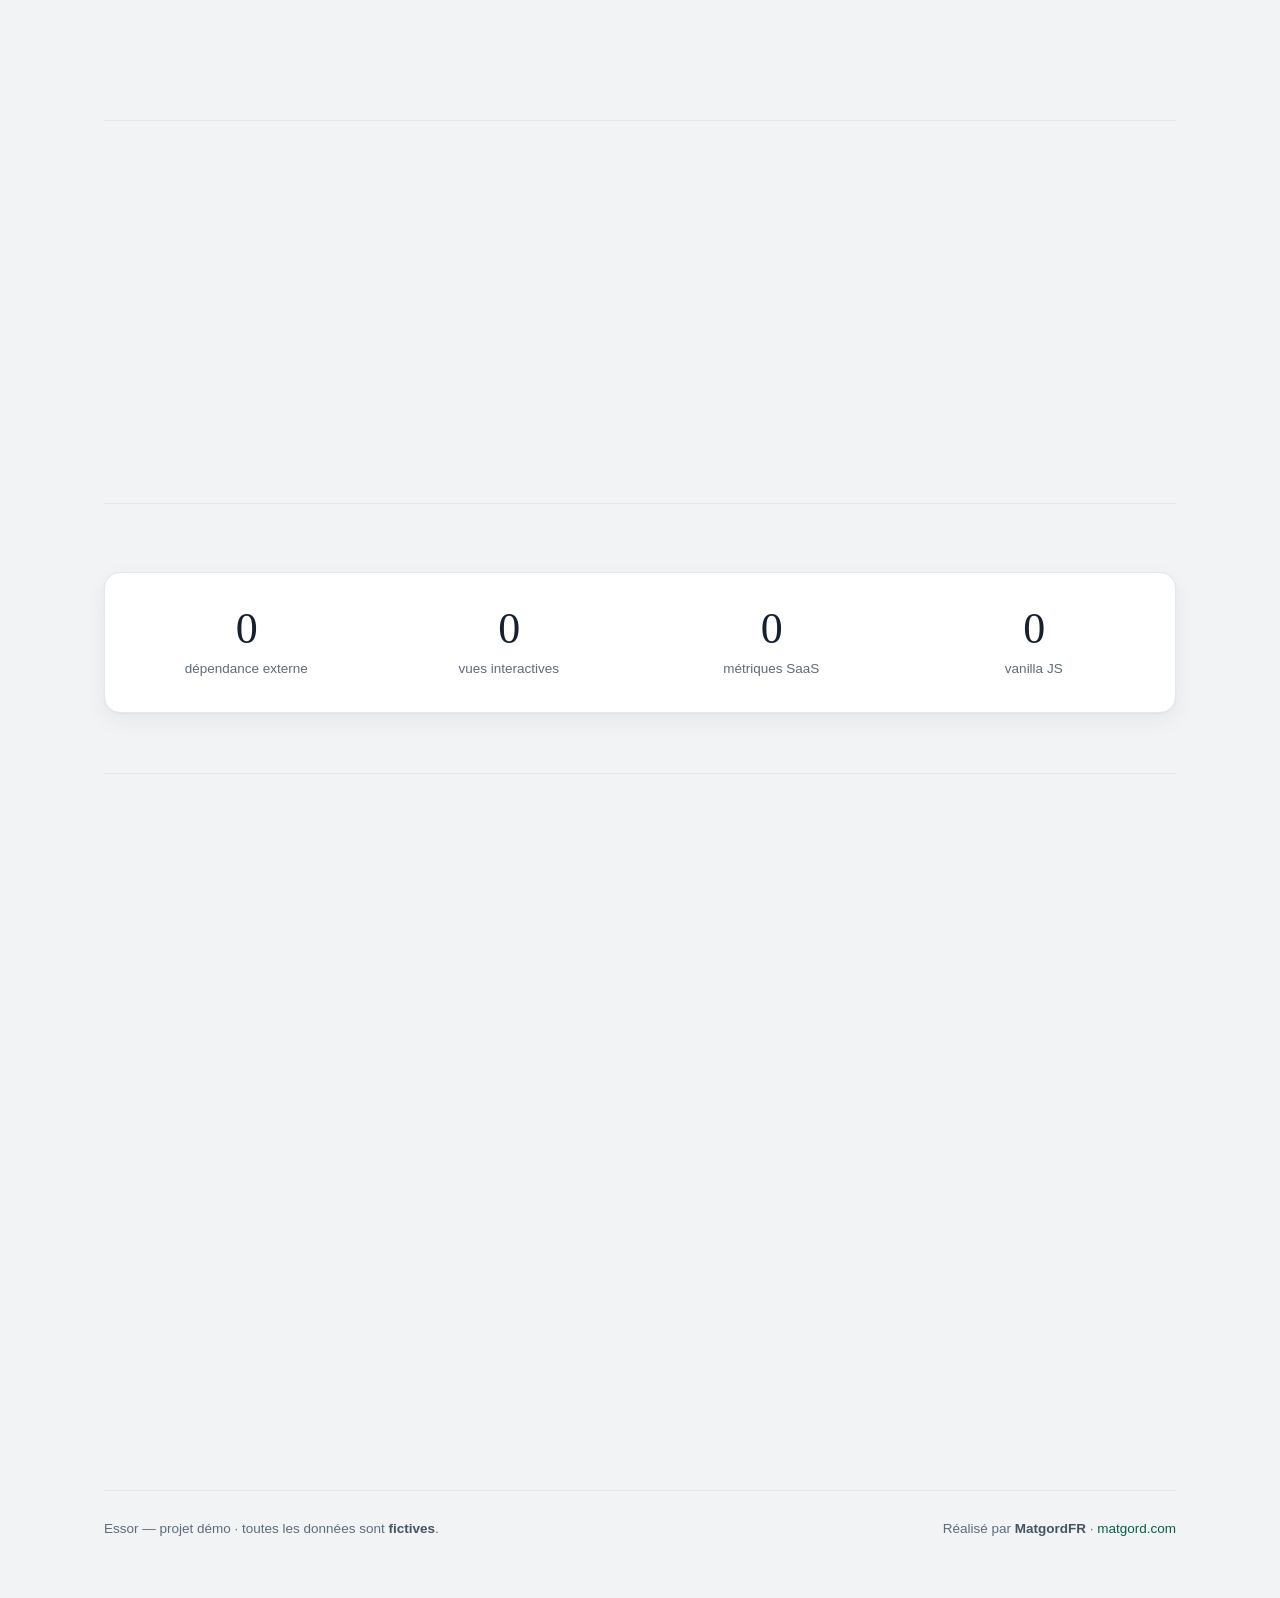
==== commit 76703cc4: "Essor: audit — contraste --muted AA, a11y clavier (lignes/tri role+tabindex+keydown), canonical x2, " ====
--- a/index.html
+++ b/index.html
@@ -7,6 +7,7 @@
   <title>Essor — CRM + suivi du MRR (démo)</title>
   <meta name="description" content="Démo d'un CRM avec analytics de MRR : clients, pipeline, waterfall, ARPU/LTV/Quick Ratio/NRR, projection. Zéro dépendance, vanilla, par MatgordFR.">
   <meta name="robots" content="index,follow">
+  <link rel="canonical" href="https://matgordfr.github.io/site-tableau-de-bord/">
   <link rel="icon" href="data:image/svg+xml,%3Csvg%20xmlns='http://www.w3.org/2000/svg'%20viewBox='0%200%2032%2032'%3E%3Crect%20width='32'%20height='32'%20rx='7'%20fill='%230F7D63'/%3E%3Crect%20x='8'%20y='18'%20width='4'%20height='6'%20rx='1'%20fill='%23F1F3F5'/%3E%3Crect%20x='14'%20y='14'%20width='4'%20height='10'%20rx='1'%20fill='%23F1F3F5'/%3E%3Crect%20x='20'%20y='10'%20width='4'%20height='14'%20rx='1'%20fill='%23F1F3F5'/%3E%3C/svg%3E">
   <meta property="og:title" content="Essor — CRM + suivi du MRR (démo)">
   <meta property="og:description" content="CRM de démo avec de vraies analytics de MRR. Zéro dépendance, tout en vanilla.">
--- a/assets/css/styles.css
+++ b/assets/css/styles.css
@@ -13,7 +13,7 @@
   --surface-2:  #FAFBFC;
   --ink:        #16202E;   /* texte principal */
   --ink-soft:   #47535F;
-  --muted:      #78838F;
+  --muted:      #5F6B78;
   --hair:       #E4E7EB;   /* filets */
   --hair-2:     #EEF0F3;
   --accent:     #0F7D63;   /* émeraude — revenu / marque */
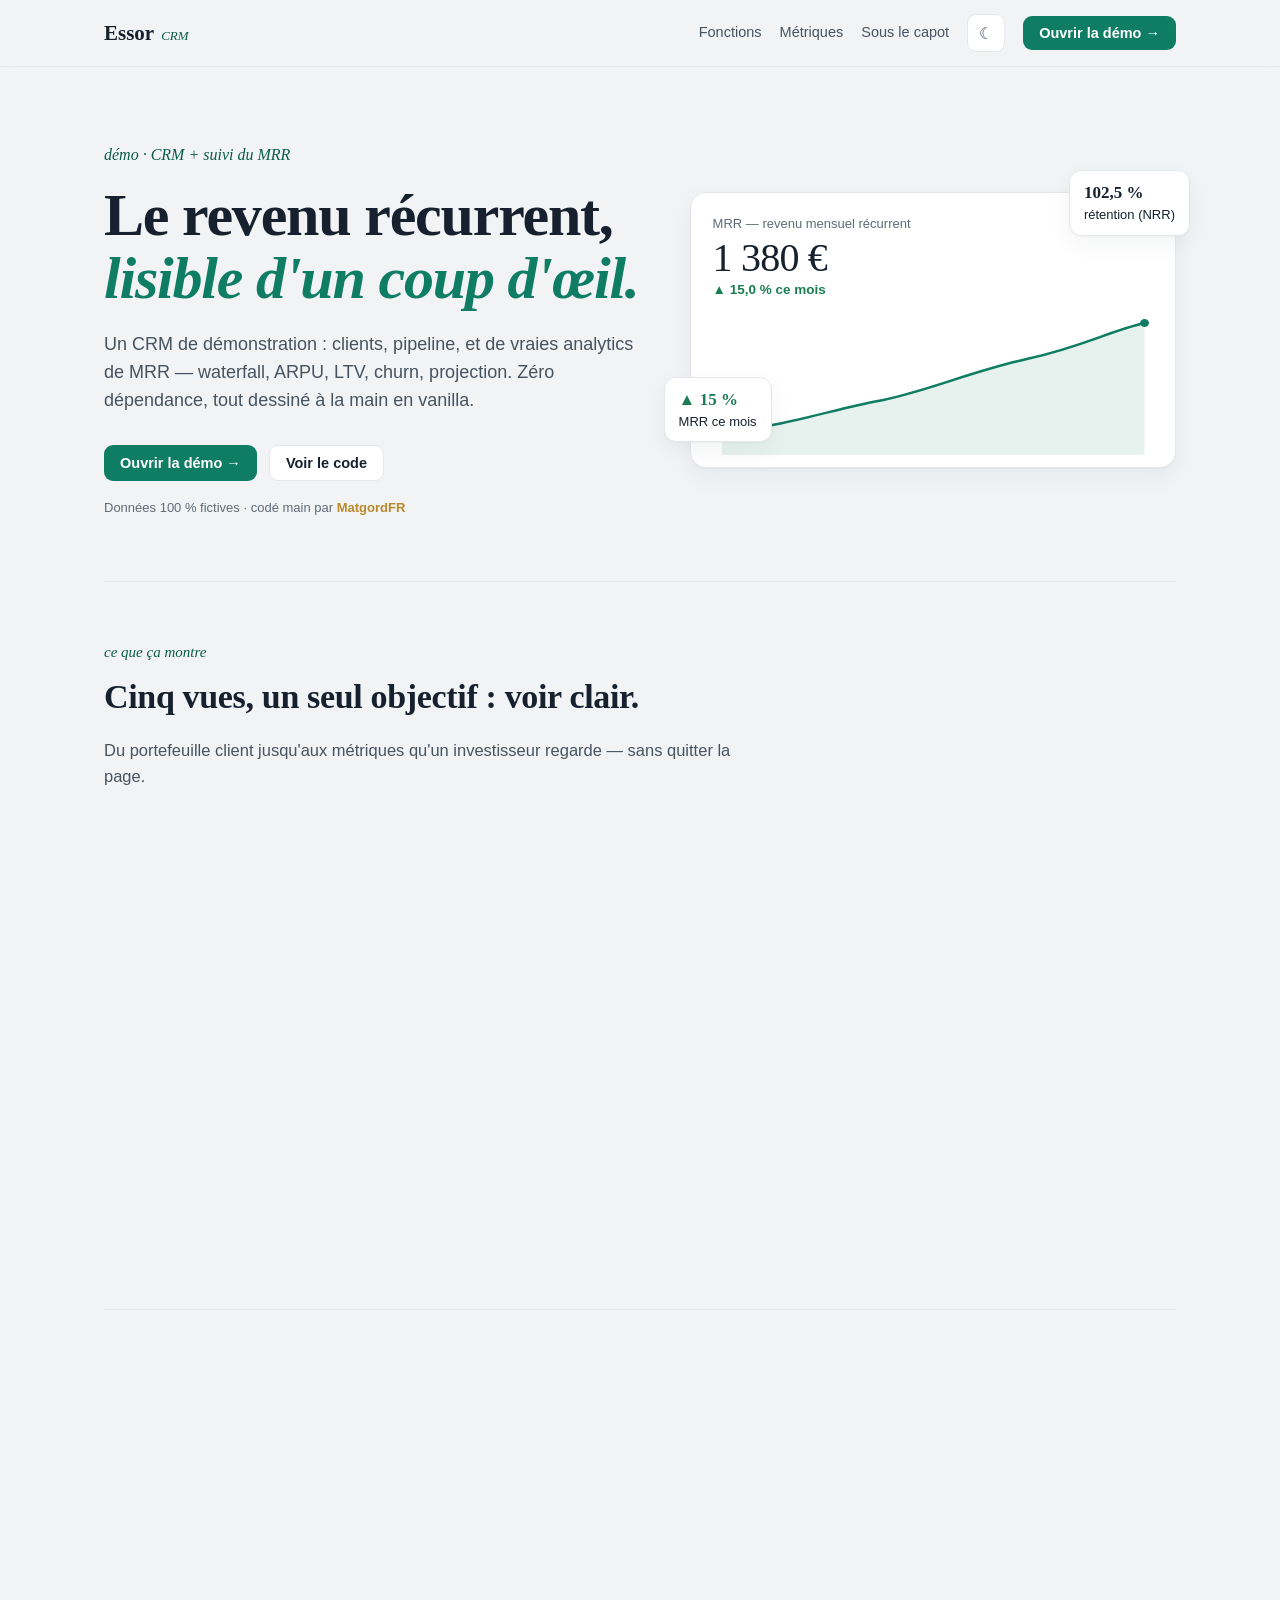
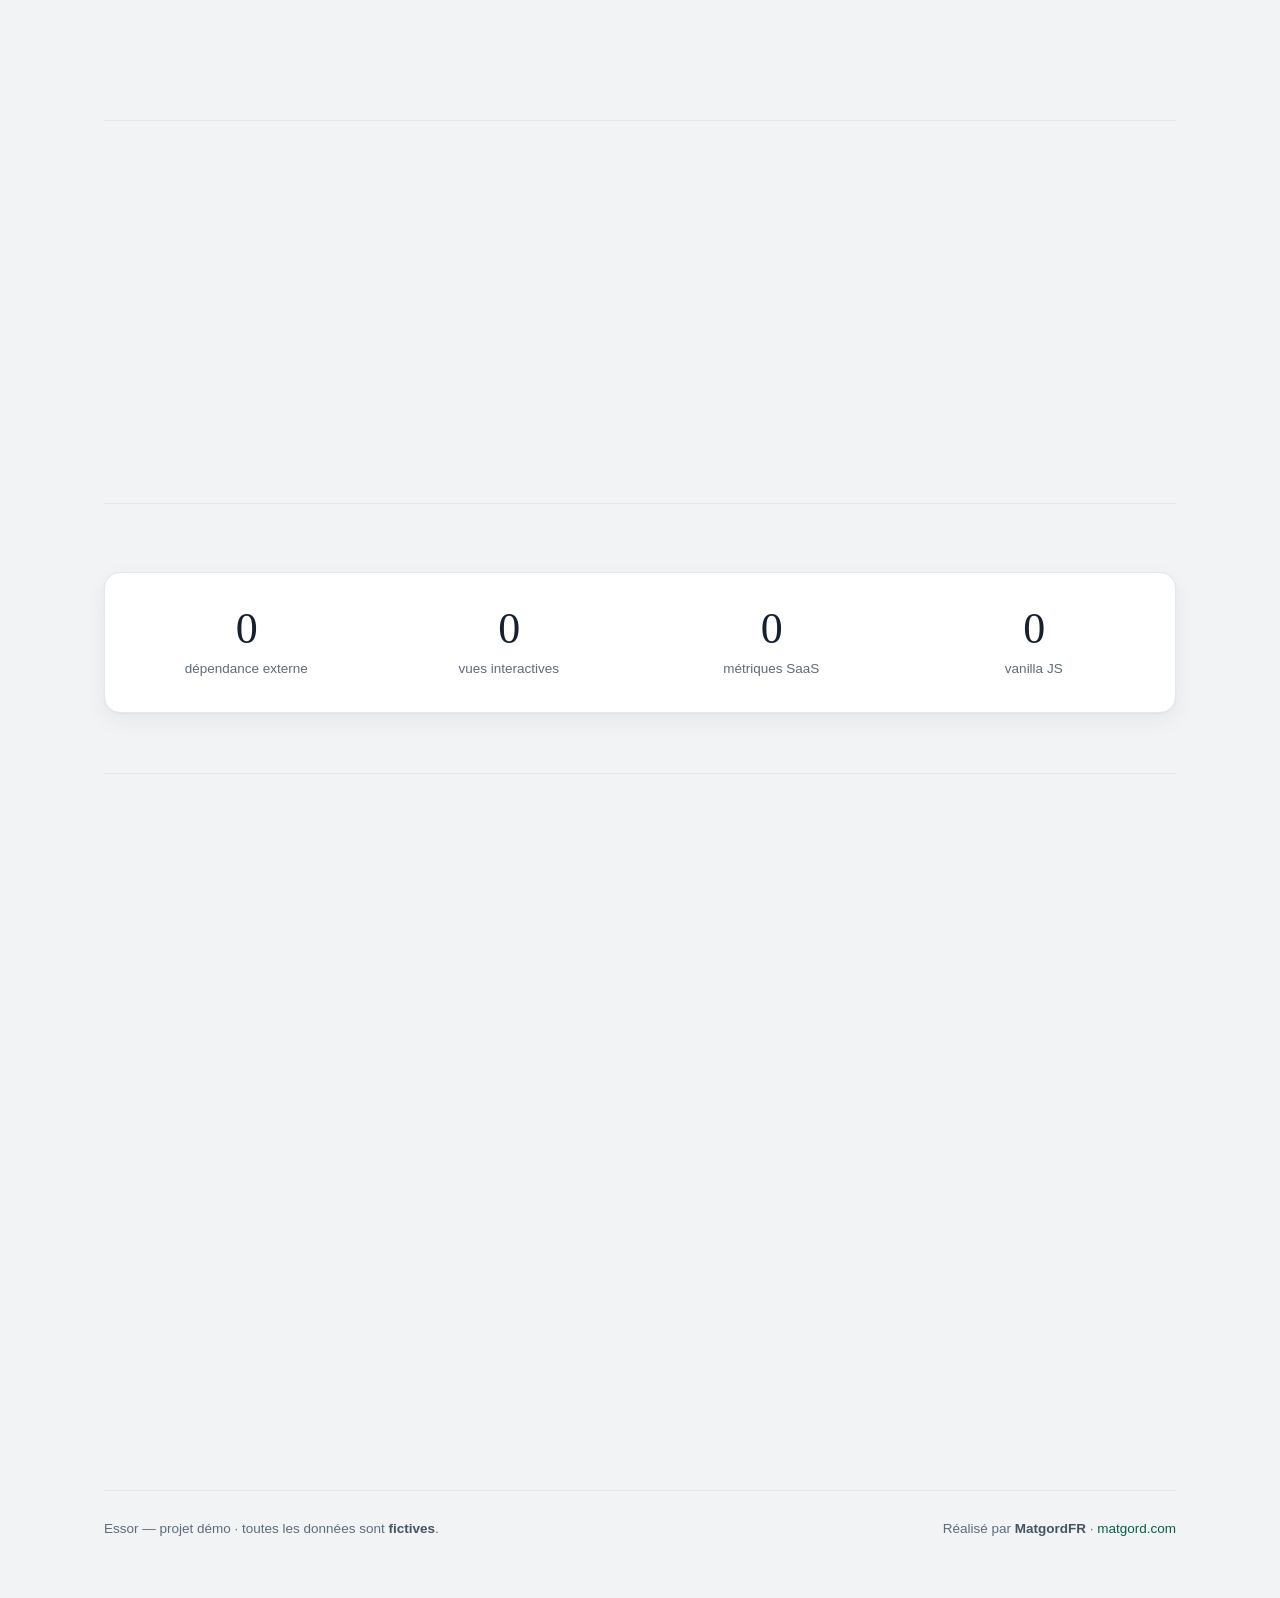
==== commit 6a77b5e2: "Jetons de cache : polices et images versionnees comme les feuilles La regle du VPS — « toute referen" ====
--- a/index.html
+++ b/index.html
@@ -22,8 +22,8 @@
   <meta name="twitter:description" content="CRM de démo avec de vraies analytics de MRR. Zéro dépendance, tout en vanilla.">
   <meta name="twitter:image" content="https://matgordfr.github.io/site-tableau-de-bord/preview.jpg">
   <meta name="referrer" content="no-referrer">
-  <link rel="stylesheet" href="assets/css/styles.css">
-  <link rel="stylesheet" href="assets/css/landing.css">
+  <link rel="stylesheet" href="assets/css/styles.css?v=1786654938">
+  <link rel="stylesheet" href="assets/css/landing.css?v=1786654938">
 </head>
 <body>
   <nav class="lnav">
@@ -159,6 +159,6 @@
     </footer>
   </div>
 
-  <script src="assets/js/landing.js"></script>
+  <script src="assets/js/landing.js?v=1786654938"></script>
 </body>
 </html>
